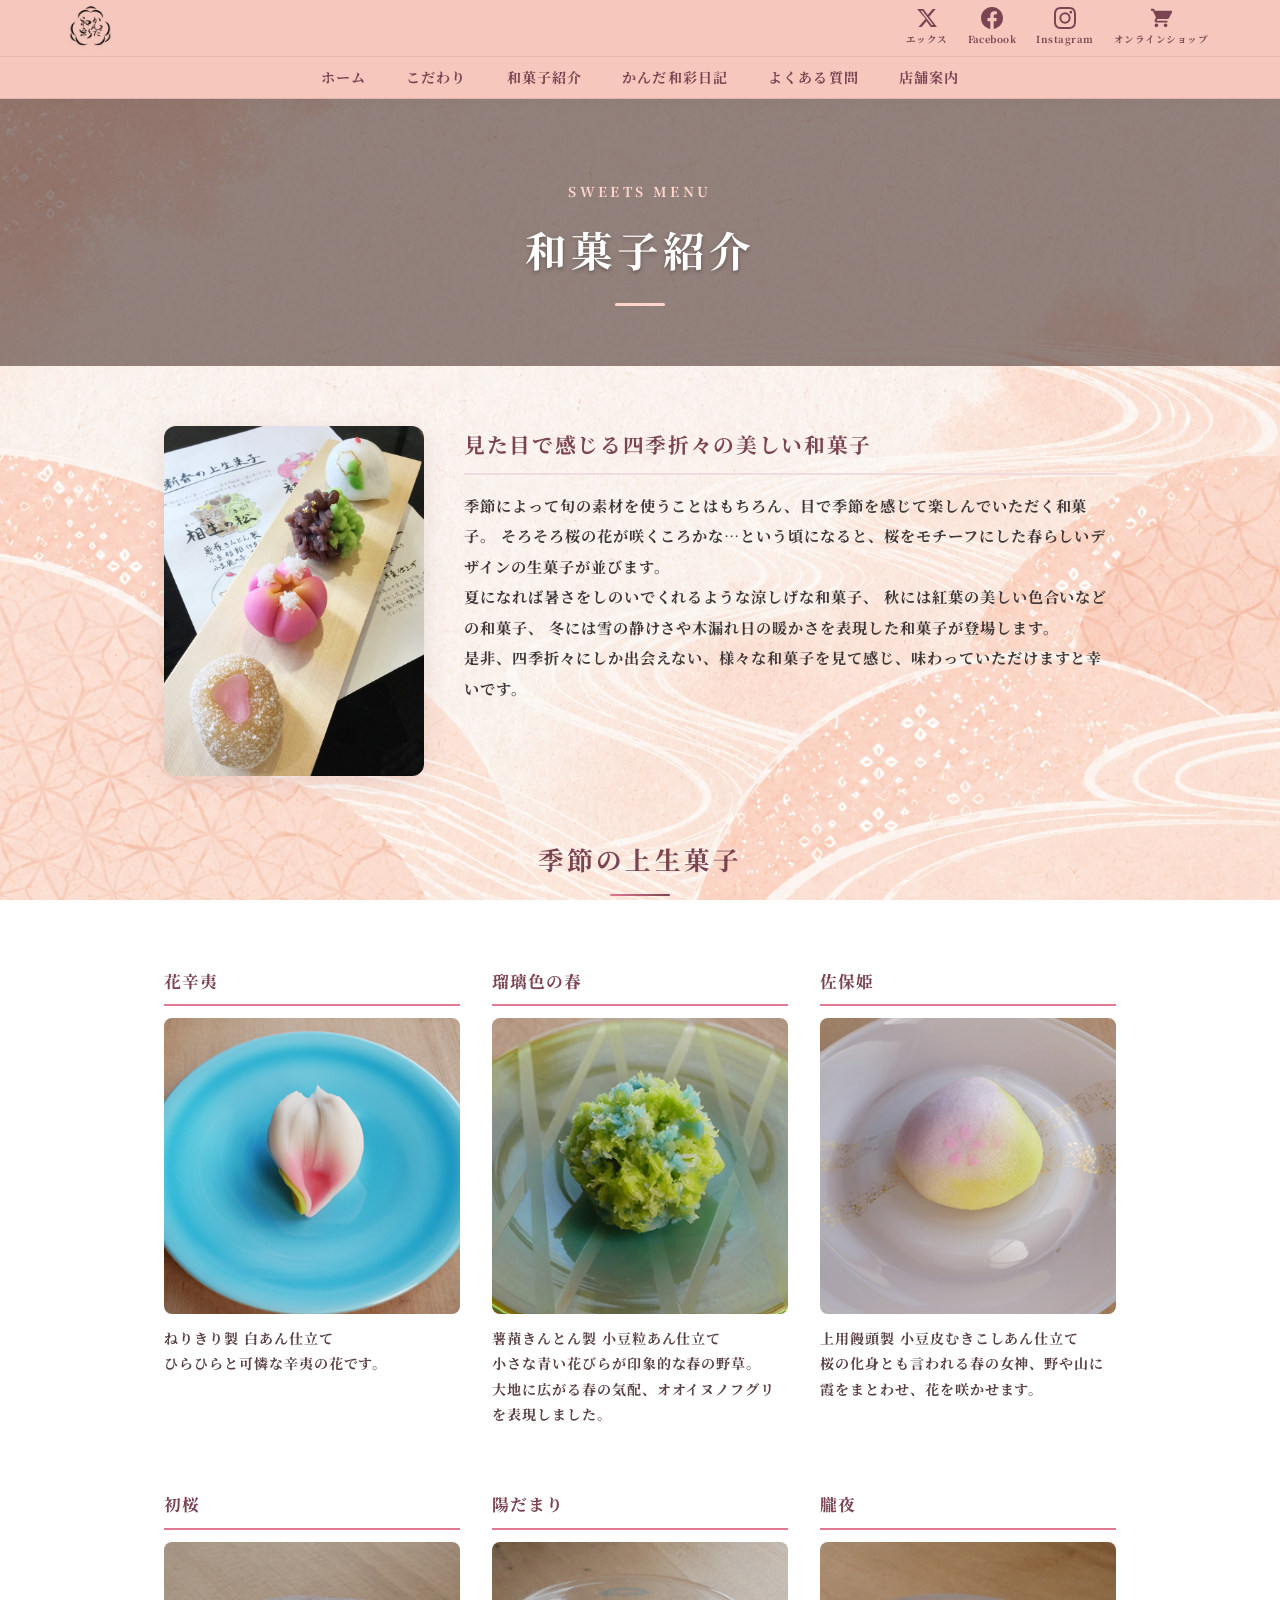
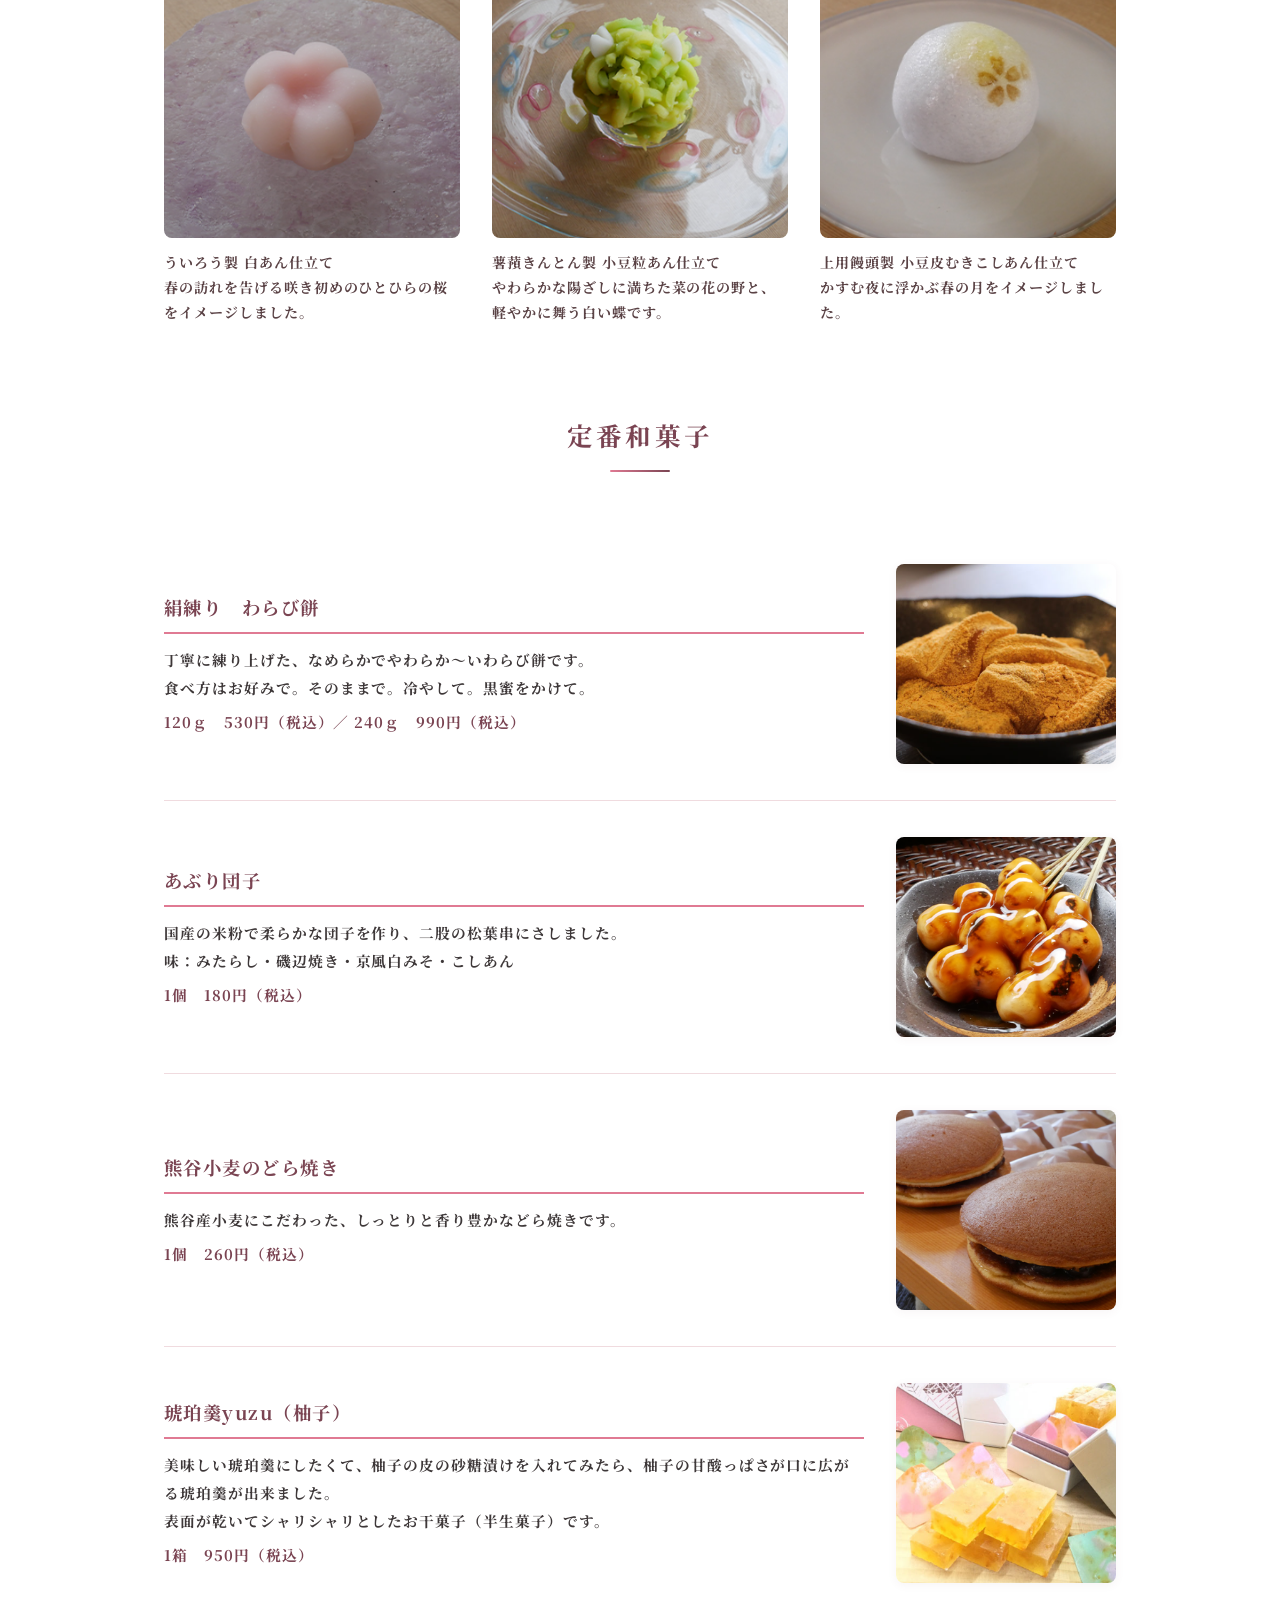
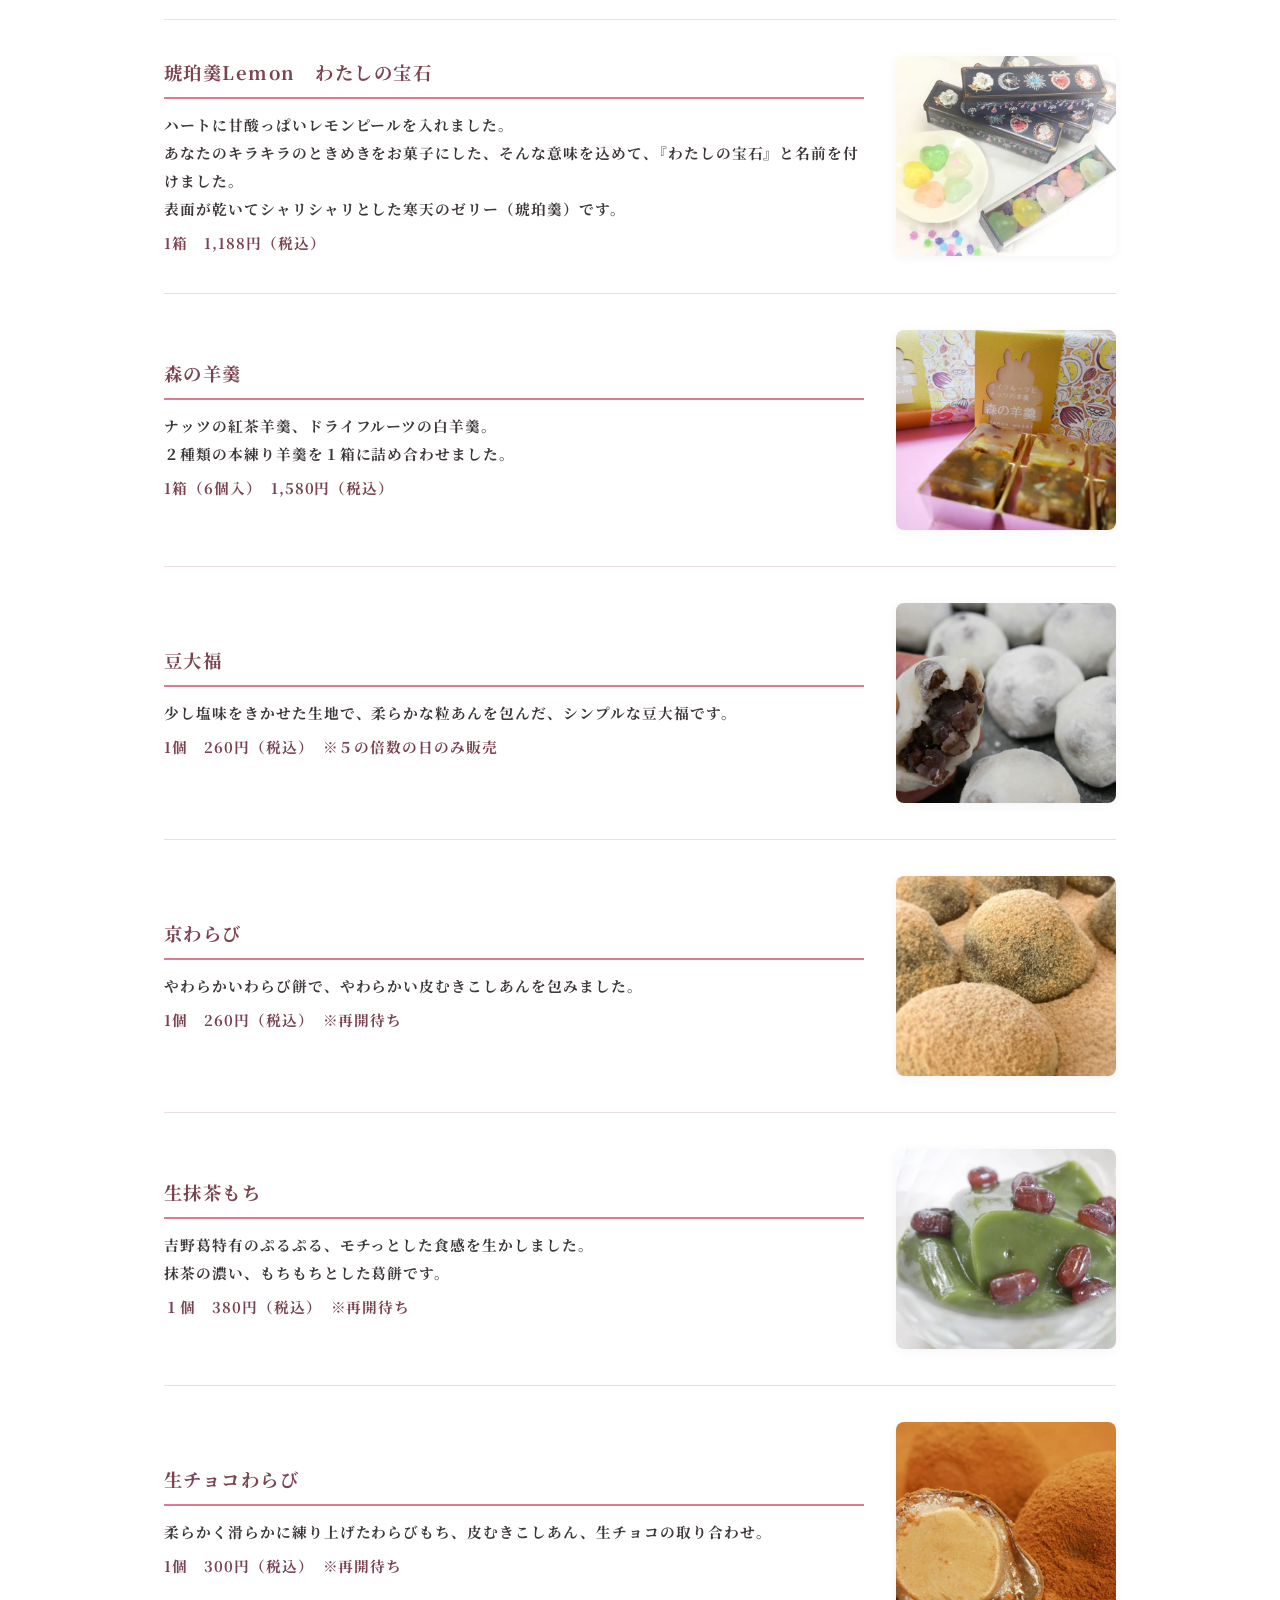
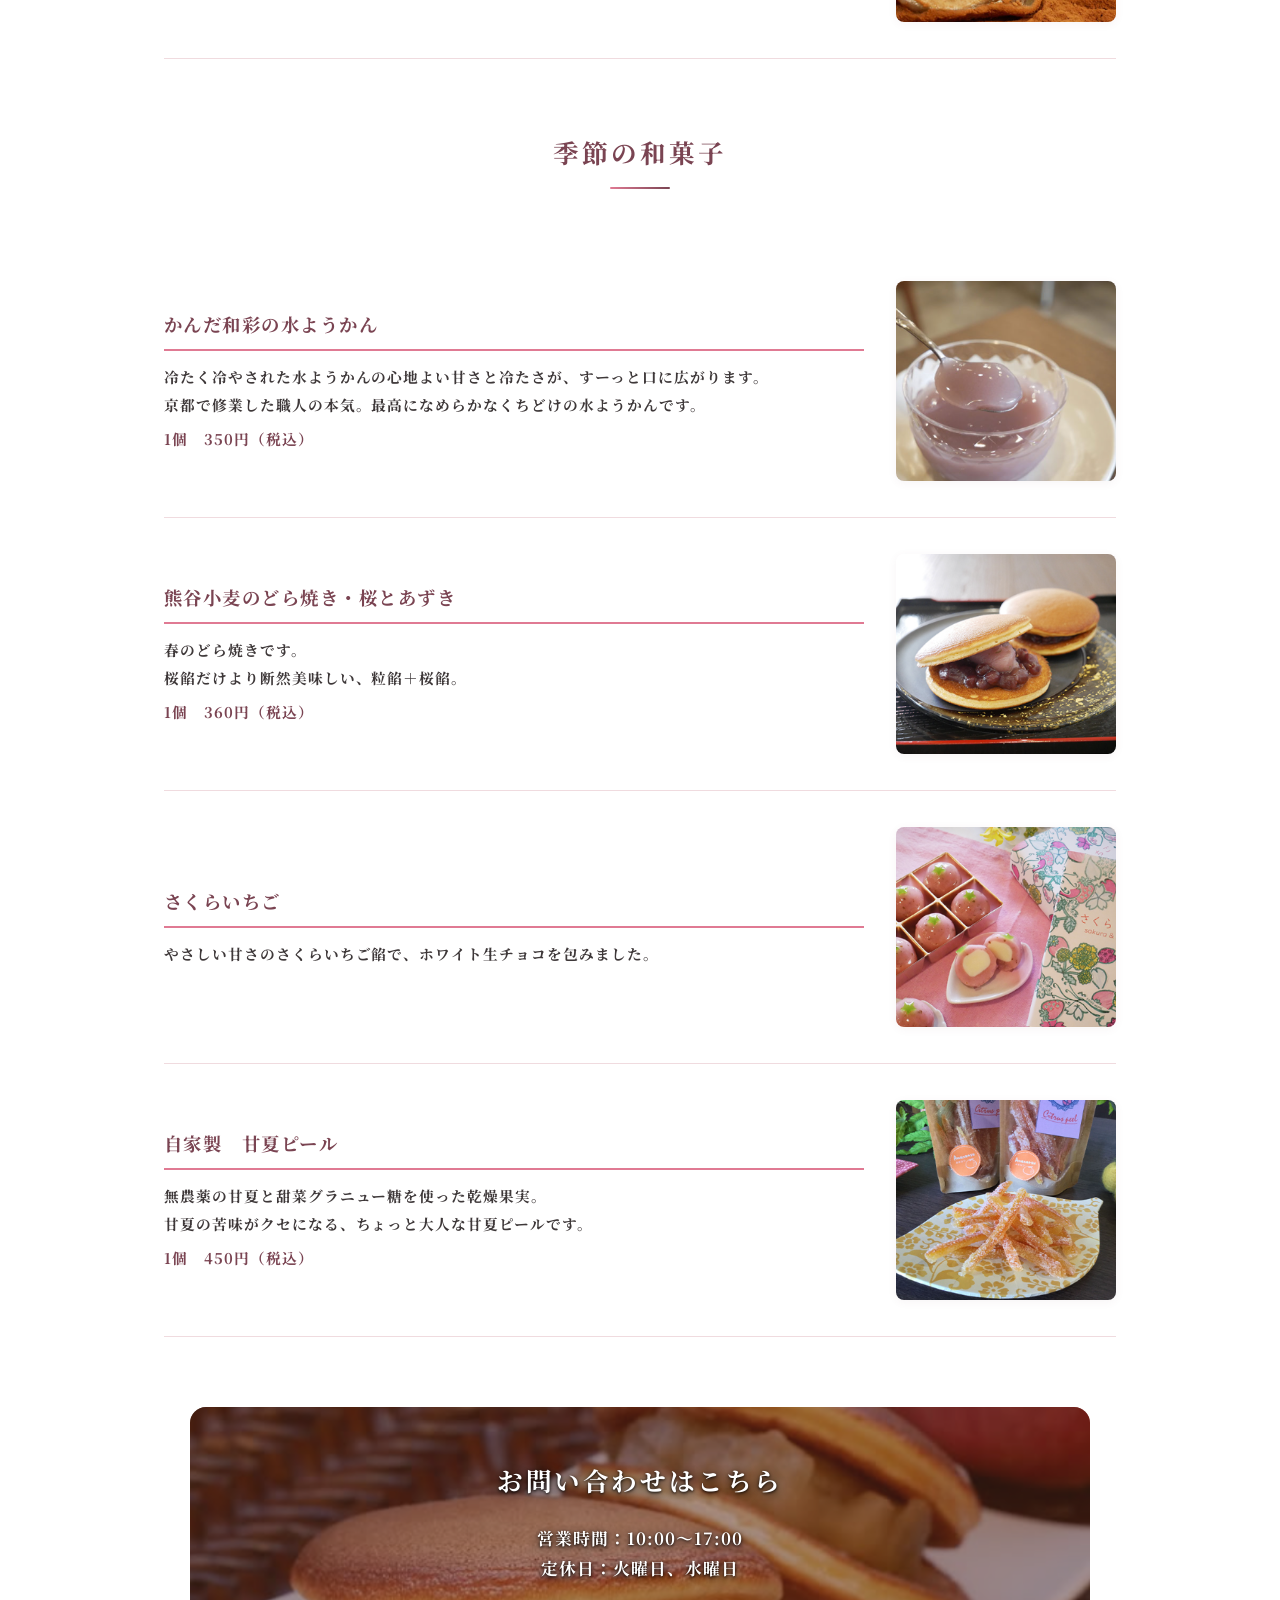
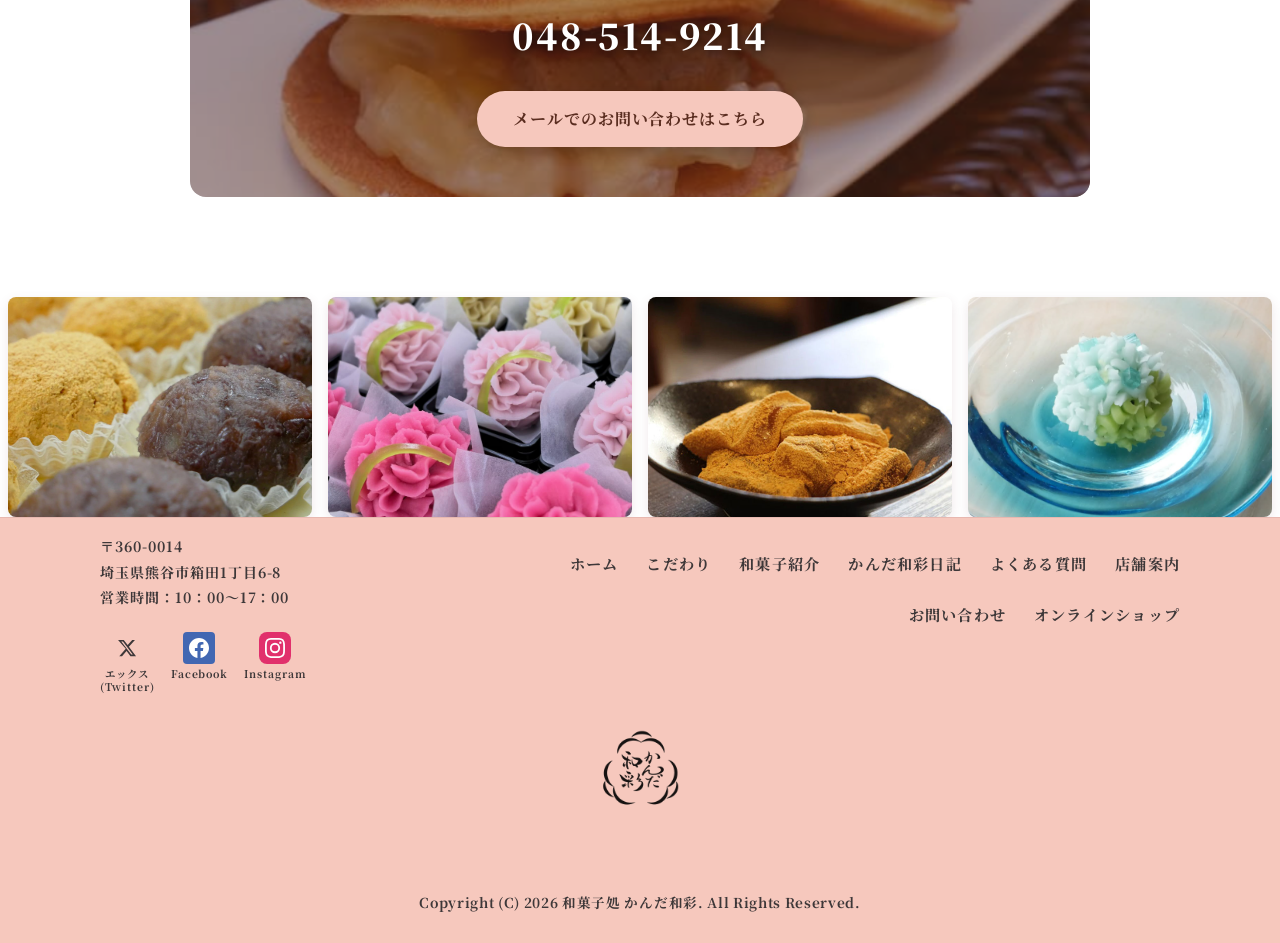
==== sweets.html @ 018d326d "Initial commit" ====
﻿<!DOCTYPE html>
<html lang="ja">
<head>
    <meta charset="UTF-8">
    <meta name="viewport" content="width=device-width, initial-scale=1.0">
    <title>和菓子紹介 | 和菓子処 かんだ和彩</title>
    <link rel="preconnect" href="https://fonts.googleapis.com">
    <link rel="preconnect" href="https://fonts.gstatic.com" crossorigin>
    <link href="https://fonts.googleapis.com/css2?family=Noto+Serif+JP:wght@500;600;700;900&display=swap" rel="stylesheet">
    <link rel="stylesheet" href="style.css">
</head>
<body>
    <!-- ============================================================
         ヘッダー
         ============================================================ -->
    <header id="front_header" class="site-header">
        <div class="header-inner">
            <!-- ロゴ -->
            <div class="header-logo">
                <a href="index.html">
                    <img src="img/ロゴ.png" alt="和菓子処 かんだ和彩" class="logo-img">
                </a>
            </div>

            <!-- SNSアイコン -->
            <div class="header-sns">
                <ul class="header-sns-list">
                    <li>
                        <a href="https://twitter.com/kandawasai" target="_blank" rel="noopener noreferrer" class="sns-link">
                            <svg xmlns="http://www.w3.org/2000/svg" viewBox="0 0 24 24" width="22" height="22" fill="currentColor"><path d="M18.244 2.25h3.308l-7.227 8.26 8.502 11.24H16.17l-4.714-6.231-5.401 6.231H2.747l7.73-8.835L1.254 2.25H8.08l4.713 6.231zm-1.161 17.52h1.833L7.084 4.126H5.117z"/></svg>
                            <span>エックス</span>
                        </a>
                    </li>
                    <li>
                        <a href="https://www.facebook.com/kandawasai/" target="_blank" rel="noopener noreferrer" class="sns-link">
                            <svg xmlns="http://www.w3.org/2000/svg" viewBox="0 0 24 24" width="22" height="22" fill="currentColor"><path d="M24 12.073c0-6.627-5.373-12-12-12s-12 5.373-12 12c0 5.99 4.388 10.954 10.125 11.854v-8.385H7.078v-3.47h3.047V9.43c0-3.007 1.792-4.669 4.533-4.669 1.312 0 2.686.235 2.686.235v2.953H15.83c-1.491 0-1.956.925-1.956 1.874v2.25h3.328l-.532 3.47h-2.796v8.385C19.612 23.027 24 18.062 24 12.073z"/></svg>
                            <span>Facebook</span>
                        </a>
                    </li>
                    <li>
                        <a href="https://www.instagram.com/kandawasai/?hl=ja" target="_blank" rel="noopener noreferrer" class="sns-link">
                            <svg xmlns="http://www.w3.org/2000/svg" viewBox="0 0 24 24" width="22" height="22" fill="currentColor"><path d="M12 2.163c3.204 0 3.584.012 4.85.07 3.252.148 4.771 1.691 4.919 4.919.058 1.265.069 1.645.069 4.849 0 3.205-.012 3.584-.069 4.849-.149 3.225-1.664 4.771-4.919 4.919-1.266.058-1.644.07-4.85.07-3.204 0-3.584-.012-4.849-.07-3.26-.149-4.771-1.699-4.919-4.92-.058-1.265-.07-1.644-.07-4.849 0-3.204.013-3.583.07-4.849.149-3.227 1.664-4.771 4.919-4.919 1.266-.057 1.645-.069 4.849-.069zM12 0C8.741 0 8.333.014 7.053.072 2.695.272.273 2.69.073 7.052.014 8.333 0 8.741 0 12c0 3.259.014 3.668.072 4.948.2 4.358 2.618 6.78 6.98 6.98C8.333 23.986 8.741 24 12 24c3.259 0 3.668-.014 4.948-.072 4.354-.2 6.782-2.618 6.979-6.98.059-1.28.073-1.689.073-4.948 0-3.259-.014-3.667-.072-4.947-.196-4.354-2.617-6.78-6.979-6.98C15.668.014 15.259 0 12 0zm0 5.838a6.162 6.162 0 1 0 0 12.324 6.162 6.162 0 0 0 0-12.324zM12 16a4 4 0 1 1 0-8 4 4 0 0 1 0 8zm6.406-11.845a1.44 1.44 0 1 0 0 2.881 1.44 1.44 0 0 0 0-2.881z"/></svg>
                            <span>Instagram</span>
                        </a>
                    </li>
                    <li>
                        <a href="https://kandawasai.raku-uru.jp/" target="_blank" rel="noopener noreferrer" class="sns-link">
                            <svg xmlns="http://www.w3.org/2000/svg" viewBox="0 0 24 24" width="22" height="22" fill="currentColor"><path d="M7 18c-1.1 0-1.99.9-1.99 2S5.9 22 7 22s2-.9 2-2-.9-2-2-2zM1 2v2h2l3.6 7.59-1.35 2.45c-.16.28-.25.61-.25.96C5 16.1 6.1 17 7 17h12v-2H7.42c-.14 0-.25-.11-.25-.25l.03-.12.9-1.63H19c.75 0 1.41-.41 1.75-1.03l3.58-6.49A1 1 0 0 0 23.45 4H5.21l-.94-2H1zm16 16c-1.1 0-1.99.9-1.99 2s.89 2 1.99 2 2-.9 2-2-.9-2-2-2z"/></svg>
                            <span>オンラインショップ</span>
                        </a>
                    </li>
                </ul>
            </div>

            <!-- ハンバーガーメニューボタン -->
            <button id="js-menu-toggle" class="menu-toggle" aria-label="メニューを開く">
                <span></span><span></span><span></span>
            </button>
        </div>

        <!-- ナビゲーション -->
        <nav id="front_header_nav" class="header-nav">
            <ul class="header-nav-list">
                <li><a href="index.html" class="nav-item">ホーム</a></li>
                <li><a href="commitment.html" class="nav-item">こだわり</a></li>
                <li><a href="sweets.html" class="nav-item">和菓子紹介</a></li>
                <li><a href="diary.html" class="nav-item">かんだ和彩日記</a></li>
                <li><a href="question.html" class="nav-item">よくある質問</a></li>
                <li><a href="guidance.html" class="nav-item">店舗案内</a></li>
                <li class="mobile-only-nav-item"><a href="https://kandawasai.raku-uru.jp/" target="_blank" rel="noopener noreferrer" class="nav-item">オンラインショップ</a></li>
                <li class="mobile-only-nav-item"><a href="contact.html" class="nav-item">お問い合わせ</a></li>
            </ul>
            <div class="mobile-nav-sns mobile-only-block">
                <a href="https://twitter.com/kandawasai" target="_blank" rel="noopener noreferrer" class="mobile-sns-item">
                    <svg xmlns="http://www.w3.org/2000/svg" viewBox="0 0 24 24" width="22" height="22" fill="currentColor"><path d="M18.244 2.25h3.308l-7.227 8.26 8.502 11.24H16.17l-4.714-6.231-5.401 6.231H2.747l7.73-8.835L1.254 2.25H8.08l4.713 6.231zm-1.161 17.52h1.833L7.084 4.126H5.117z"/></svg>
                    <span>エックス</span>
                </a>
                <a href="https://www.facebook.com/kandawasai/" target="_blank" rel="noopener noreferrer" class="mobile-sns-item">
                    <svg xmlns="http://www.w3.org/2000/svg" viewBox="0 0 24 24" width="22" height="22" fill="currentColor"><path d="M24 12.073c0-6.627-5.373-12-12-12s-12 5.373-12 12c0 5.99 4.388 10.954 10.125 11.854v-8.385H7.078v-3.47h3.047V9.43c0-3.007 1.792-4.669 4.533-4.669 1.312 0 2.686.235 2.686.235v2.953H15.83c-1.491 0-1.956.925-1.956 1.874v2.25h3.328l-.532 3.47h-2.796v8.385C19.612 23.027 24 18.062 24 12.073z"/></svg>
                    <span>Facebook</span>
                </a>
                <a href="https://www.instagram.com/kandawasai/?hl=ja" target="_blank" rel="noopener noreferrer" class="mobile-sns-item">
                    <svg xmlns="http://www.w3.org/2000/svg" viewBox="0 0 24 24" width="22" height="22" fill="currentColor"><path d="M12 2.163c3.204 0 3.584.012 4.85.07 3.252.148 4.771 1.691 4.919 4.919.058 1.265.069 1.645.069 4.849 0 3.205-.012 3.584-.069 4.849-.149 3.225-1.664 4.771-4.919 4.919-1.266.058-1.644.07-4.85.07-3.204 0-3.584-.012-4.849-.07-3.26-.149-4.771-1.699-4.919-4.92-.058-1.265-.07-1.644-.07-4.849 0-3.204.013-3.583.07-4.849.149-3.227 1.664-4.771 4.919-4.919 1.266-.057 1.645-.069 4.849-.069zM12 0C8.741 0 8.333.014 7.053.072 2.695.272.273 2.69.073 7.052.014 8.333 0 8.741 0 12c0 3.259.014 3.668.072 4.948.2 4.358 2.618 6.78 6.98 6.98C8.333 23.986 8.741 24 12 24c3.259 0 3.668-.014 4.948-.072 4.354-.2 6.782-2.618 6.979-6.98.059-1.28.073-1.689.073-4.948 0-3.259-.014-3.667-.072-4.947-.196-4.354-2.617-6.78-6.979-6.98C15.668.014 15.259 0 12 0zm0 5.838a6.162 6.162 0 1 0 0 12.324 6.162 6.162 0 0 0 0-12.324zM12 16a4 4 0 1 1 0-8 4 4 0 0 1 0 8zm6.406-11.845a1.44 1.44 0 1 0 0 2.881 1.44 1.44 0 0 0 0-2.881z"/></svg>
                    <span>Instagram</span>
                </a>
            </div>
        </nav>
    </header>

    <main class="site-main">
        <!-- ページヒーロー -->
        <div class="sub-page-hero">
            <p class="page-label">Sweets Menu</p>
            <h1>和菓子紹介</h1>
            <div class="hero-accent"></div>
        </div>

        <!-- 導入エリア -->
        <div class="sweets-intro">
            <div class="sweets-intro-img">
                <img src="img/美しい和菓子.png" alt="美しい和菓子">
            </div>
            <div class="sweets-intro-txt">
                <h3>見た目で感じる四季折々の美しい和菓子</h3>
                <p>季節によって旬の素材を使うことはもちろん、目で季節を感じて楽しんでいただく和菓子。 そろそろ桜の花が咲くころかな…という頃になると、桜をモチーフにした春らしいデザインの生菓子が並びます。<br>
                夏になれば暑さをしのいでくれるような涼しげな和菓子、 秋には紅葉の美しい色合いなどの和菓子、 冬には雪の静けさや木漏れ日の暖かさを表現した和菓子が登場します。<br>
                是非、四季折々にしか出会えない、様々な和菓子を見て感じ、味わっていただけますと幸いです。</p>
            </div>
        </div>

        <!-- 季節の上生菓子 -->
        <section class="sweets-section">
            <h2 class="sweets-section-title">季節の上生菓子</h2>
            <ul class="sweets-flex-grid">
                <li class="sweets-flex-item">
                    <div class="sweets-flex-item-title">
                        <h3>花辛夷</h3>
                    </div>
                    <div class="sweets-flex-item-img">
                        <img src="img/花辛夷.png" alt="花辛夷">
                    </div>
                    <p>ねりきり製 白あん仕立て<br>
                    ひらひらと可憐な辛夷の花です。</p>
                </li>
                <li class="sweets-flex-item">
                    <div class="sweets-flex-item-title">
                        <h3>瑠璃色の春</h3>
                    </div>
                    <div class="sweets-flex-item-img">
                        <img src="img/瑠璃色の春.png" alt="瑠璃色の春">
                    </div>
                    <p>薯蕷きんとん製 小豆粒あん仕立て<br>
                    小さな青い花びらが印象的な春の野草。<br>
                    大地に広がる春の気配、オオイヌノフグリを表現しました。</p>
                </li>
                <li class="sweets-flex-item">
                    <div class="sweets-flex-item-title">
                        <h3>佐保姫</h3>
                    </div>
                    <div class="sweets-flex-item-img">
                        <img src="img/佐保姫.png" alt="佐保姫">
                    </div>
                    <p>上用饅頭製 小豆皮むきこしあん仕立て<br>
                    桜の化身とも言われる春の女神、野や山に霞をまとわせ、花を咲かせます。</p>
                </li>
                <li class="sweets-flex-item">
                    <div class="sweets-flex-item-title">
                        <h3>初桜</h3>
                    </div>
                    <div class="sweets-flex-item-img">
                        <img src="img/初桜.png" alt="初桜">
                    </div>
                    <p>ういろう製 白あん仕立て<br>
                    春の訪れを告げる咲き初めのひとひらの桜をイメージしました。</p>
                </li>
                <li class="sweets-flex-item">
                    <div class="sweets-flex-item-title">
                        <h3>陽だまり</h3>
                    </div>
                    <div class="sweets-flex-item-img">
                        <img src="img/陽だまり.png" alt="陽だまり">
                    </div>
                    <p>薯蕷きんとん製 小豆粒あん仕立て<br>
                    やわらかな陽ざしに満ちた菜の花の野と、軽やかに舞う白い蝶です。</p>
                </li>
                <li class="sweets-flex-item">
                    <div class="sweets-flex-item-title">
                        <h3>朧夜</h3>
                    </div>
                    <div class="sweets-flex-item-img">
                        <img src="img/朧夜.png" alt="朧夜">
                    </div>
                    <p>上用饅頭製 小豆皮むきこしあん仕立て<br>
                    かすむ夜に浮かぶ春の月をイメージしました。</p>
                </li>
            </ul>
        </section>

        <!-- 定番和菓子 -->
        <section class="sweets-section">
            <h2 class="sweets-section-title">定番和菓子</h2>
            <div class="sweets-classic-section">
                <ul class="sweets-classic-list">
                    <li class="sweets-classic-item">
                        <div class="sweets-classic-item-txtbox">
                            <div class="sweets-classic-item-title">
                                <h3>絹練り　わらび餅</h3>
                            </div>
                            <div class="sweets-classic-item-txt">
                                <p>丁寧に練り上げた、なめらかでやわらか～いわらび餅です。<br>
                                食べ方はお好みで。そのままで。冷やして。黒蜜をかけて。</p>
                                <p>120ｇ　530円（税込）／ 240ｇ　990円（税込）</p>
                            </div>
                        </div>
                        <div class="sweets-classic-item-img">
                            <img src="img/絹練り　わらび餅.png" alt="絹練り わらび餅">
                        </div>
                    </li>
                    <li class="sweets-classic-item">
                        <div class="sweets-classic-item-txtbox">
                            <div class="sweets-classic-item-title">
                                <h3>あぶり団子</h3>
                            </div>
                            <div class="sweets-classic-item-txt">
                                <p>国産の米粉で柔らかな団子を作り、二股の松葉串にさしました。<br>
                                味：みたらし・磯辺焼き・京風白みそ・こしあん</p>
                                <p>1個　180円（税込）</p>
                            </div>
                        </div>
                        <div class="sweets-classic-item-img">
                            <img src="img/あぶり団子.png" alt="あぶり団子">
                        </div>
                    </li>
                    <li class="sweets-classic-item">
                        <div class="sweets-classic-item-txtbox">
                            <div class="sweets-classic-item-title">
                                <h3>熊谷小麦のどら焼き</h3>
                            </div>
                            <div class="sweets-classic-item-txt">
                                <p>熊谷産小麦にこだわった、しっとりと香り豊かなどら焼きです。</p>
                                <p>1個　260円（税込）</p>
                            </div>
                        </div>
                        <div class="sweets-classic-item-img">
                            <img src="img/熊谷小麦のどら焼き.png" alt="熊谷小麦のどら焼き">
                        </div>
                    </li>
                    <li class="sweets-classic-item">
                        <div class="sweets-classic-item-txtbox">
                            <div class="sweets-classic-item-title">
                                <h3>琥珀羹yuzu（柚子）</h3>
                            </div>
                            <div class="sweets-classic-item-txt">
                                <p>美味しい琥珀羹にしたくて、柚子の皮の砂糖漬けを入れてみたら、柚子の甘酸っぱさが口に広がる琥珀羹が出来ました。<br>
                                表面が乾いてシャリシャリとしたお干菓子（半生菓子）です。</p>
                                <p>1箱　950円（税込）</p>
                            </div>
                        </div>
                        <div class="sweets-classic-item-img">
                            <img src="img/琥珀羹yuzu(柚子).png" alt="琥珀羹yuzu(柚子)">
                        </div>
                    </li>
                    <li class="sweets-classic-item">
                        <div class="sweets-classic-item-txtbox">
                            <div class="sweets-classic-item-title">
                                <h3>琥珀羹Lemon　わたしの宝石</h3>
                            </div>
                            <div class="sweets-classic-item-txt">
                                <p>ハートに甘酸っぱいレモンピールを入れました。<br>
                                あなたのキラキラのときめきをお菓子にした、そんな意味を込めて、『わたしの宝石』と名前を付けました。<br>
                                表面が乾いてシャリシャリとした寒天のゼリー（琥珀羹）です。</p>
                                <p>1箱　1,188円（税込）</p>
                            </div>
                        </div>
                        <div class="sweets-classic-item-img">
                            <img src="img/琥珀羹Lemon　わたしの宝石.png" alt="琥珀羹Lemon わたしの宝石">
                        </div>
                    </li>
                    <li class="sweets-classic-item">
                        <div class="sweets-classic-item-txtbox">
                            <div class="sweets-classic-item-title">
                                <h3>森の羊羹</h3>
                            </div>
                            <div class="sweets-classic-item-txt">
                                <p>ナッツの紅茶羊羹、ドライフルーツの白羊羹。<br>
                                ２種類の本練り羊羹を１箱に詰め合わせました。</p>
                                <p>1箱（6個入）　1,580円（税込）</p>
                            </div>
                        </div>
                        <div class="sweets-classic-item-img">
                            <img src="img/森の羊羹.png" alt="森の羊羹">
                        </div>
                    </li>
                    <li class="sweets-classic-item">
                        <div class="sweets-classic-item-txtbox">
                            <div class="sweets-classic-item-title">
                                <h3>豆大福</h3>
                            </div>
                            <div class="sweets-classic-item-txt">
                                <p>少し塩味をきかせた生地で、柔らかな粒あんを包んだ、シンプルな豆大福です。</p>
                                <p>1個　260円（税込）　※５の倍数の日のみ販売</p>
                            </div>
                        </div>
                        <div class="sweets-classic-item-img">
                            <img src="img/豆大福.png" alt="豆大福">
                        </div>
                    </li>
                    <li class="sweets-classic-item">
                        <div class="sweets-classic-item-txtbox">
                            <div class="sweets-classic-item-title">
                                <h3>京わらび</h3>
                            </div>
                            <div class="sweets-classic-item-txt">
                                <p>やわらかいわらび餅で、やわらかい皮むきこしあんを包みました。</p>
                                <p>1個　260円（税込）　※再開待ち</p>
                            </div>
                        </div>
                        <div class="sweets-classic-item-img">
                            <img src="img/京わらび.png" alt="京わらび">
                        </div>
                    </li>
                    <li class="sweets-classic-item">
                        <div class="sweets-classic-item-txtbox">
                            <div class="sweets-classic-item-title">
                                <h3>生抹茶もち</h3>
                            </div>
                            <div class="sweets-classic-item-txt">
                                <p>吉野葛特有のぷるぷる、モチっとした食感を生かしました。<br>
                                抹茶の濃い、もちもちとした葛餅です。</p>
                                <p>１個　380円（税込）　※再開待ち</p>
                            </div>
                        </div>
                        <div class="sweets-classic-item-img">
                            <img src="img/生抹茶もち.png" alt="生抹茶もち">
                        </div>
                    </li>
                    <li class="sweets-classic-item">
                        <div class="sweets-classic-item-txtbox">
                            <div class="sweets-classic-item-title">
                                <h3>生チョコわらび</h3>
                            </div>
                            <div class="sweets-classic-item-txt">
                                <p>柔らかく滑らかに練り上げたわらびもち、皮むきこしあん、生チョコの取り合わせ。</p>
                                <p>1個　300円（税込）　※再開待ち</p>
                            </div>
                        </div>
                        <div class="sweets-classic-item-img">
                            <img src="img/生チョコわらび.png" alt="生チョコわらび">
                        </div>
                    </li>
                </ul>
            </div>
        </section>

        <!-- 季節の和菓子 -->
        <section class="sweets-section">
            <h2 class="sweets-section-title">季節の和菓子</h2>
            <div class="sweets-classic-section">
                <ul class="sweets-classic-list">
                    <li class="sweets-classic-item">
                        <div class="sweets-classic-item-txtbox">
                            <div class="sweets-classic-item-title">
                                <h3>かんだ和彩の水ようかん</h3>
                            </div>
                            <div class="sweets-classic-item-txt">
                                <p>冷たく冷やされた水ようかんの心地よい甘さと冷たさが、すーっと口に広がります。<br>
                                京都で修業した職人の本気。最高になめらかなくちどけの水ようかんです。</p>
                                <p>1個　350円（税込）</p>
                            </div>
                        </div>
                        <div class="sweets-classic-item-img">
                            <img src="img/かんだ和彩の水ようかん.png" alt="かんだ和彩の水ようかん">
                        </div>
                    </li>
                    <li class="sweets-classic-item">
                        <div class="sweets-classic-item-txtbox">
                            <div class="sweets-classic-item-title">
                                <h3>熊谷小麦のどら焼き・桜とあずき</h3>
                            </div>
                            <div class="sweets-classic-item-txt">
                                <p>春のどら焼きです。<br>
                                桜餡だけより断然美味しい、粒餡＋桜餡。</p>
                                <p>1個　360円（税込）</p>
                            </div>
                        </div>
                        <div class="sweets-classic-item-img">
                            <img src="img/熊谷小麦のどら焼き・桜とあずき.png" alt="熊谷小麦のどら焼き・桜とあずき">
                        </div>
                    </li>
                    <li class="sweets-classic-item">
                        <div class="sweets-classic-item-txtbox">
                            <div class="sweets-classic-item-title">
                                <h3>さくらいちご</h3>
                            </div>
                            <div class="sweets-classic-item-txt">
                                <p>やさしい甘さのさくらいちご餡で、ホワイト生チョコを包みました。</p>
                            </div>
                        </div>
                        <div class="sweets-classic-item-img">
                            <img src="img/さくらいちご.png" alt="さくらいちご">
                        </div>
                    </li>
                    <li class="sweets-classic-item">
                        <div class="sweets-classic-item-txtbox">
                            <div class="sweets-classic-item-title">
                                <h3>自家製　甘夏ピール</h3>
                            </div>
                            <div class="sweets-classic-item-txt">
                                <p>無農薬の甘夏と甜菜グラニュー糖を使った乾燥果実。<br>
                                甘夏の苦味がクセになる、ちょっと大人な甘夏ピールです。</p>
                                <p>1個　450円（税込）</p>
                            </div>
                        </div>
                        <div class="sweets-classic-item-img">
                            <img src="img/自家製　甘夏ピール.png" alt="自家製 甘夏ピール">
                        </div>
                    </li>
                </ul>
            </div>
        </section>

        <!-- お問い合わせCTA -->
        <div id="contact-cta" class="faq-contact-box" style="background-image: url('img/photo15.png');">
            <div class="faq-contact-overlay"></div>
            <div class="faq-contact-content">
                <h2>お問い合わせはこちら</h2>
                <p class="faq-contact-hours">営業時間：10:00〜17:00<br>定休日：火曜日、水曜日</p>
                <p class="faq-tel-number">048-514-9214</p>
                <div class="faq-email-btn-wrap">
                    <a href="contact.html" class="faq-email-btn">メールでのお問い合わせはこちら</a>
                </div>
            </div>
        </div>
    </main>

        <!-- ============================================================
             フォトギャラリー（photo1〜photo7の無限自動スライド）
             ============================================================ -->
        <section class="footer-photo-gallery">
            <div class="photo-gallery-track">
                <div class="photo-item"><img src="img/photo1.png" alt="和菓子写真 1"></div>
                <div class="photo-item"><img src="img/photo2.png" alt="和菓子写真 2"></div>
                <div class="photo-item"><img src="img/photo3.png" alt="和菓子写真 3"></div>
                <div class="photo-item"><img src="img/photo4.png" alt="和菓子写真 4"></div>
                <div class="photo-item"><img src="img/photo5.png" alt="和菓子写真 5"></div>
                <div class="photo-item"><img src="img/photo6.png" alt="和菓子写真 6"></div>
                <div class="photo-item"><img src="img/photo7.png" alt="和菓子写真 7"></div>
                <!-- ループを途切れさせないための複製セット -->
                <div class="photo-item"><img src="img/photo1.png" alt="和菓子写真 1"></div>
                <div class="photo-item"><img src="img/photo2.png" alt="和菓子写真 2"></div>
                <div class="photo-item"><img src="img/photo3.png" alt="和菓子写真 3"></div>
                <div class="photo-item"><img src="img/photo4.png" alt="和菓子写真 4"></div>
                <div class="photo-item"><img src="img/photo5.png" alt="和菓子写真 5"></div>
                <div class="photo-item"><img src="img/photo6.png" alt="和菓子写真 6"></div>
                <div class="photo-item"><img src="img/photo7.png" alt="和菓子写真 7"></div>
            </div>
        </section>

    <!-- ============================================================
         フッター
         ============================================================ -->
    <footer class="site-footer">
        <div class="footer-container">
            <div class="footer-top">
                <!-- 左ブロック：住所・SNS -->
                <div class="footer-info">
                    <p class="footer-address">
                        〒360-0014<br>
                        埼玉県熊谷市箱田1丁目6-8<br>
                        営業時間：10：00〜17：00
                    </p>
                    <div class="footer-sns-box">
                        <ul class="footer-sns-list">
                            <li>
                                <a href="https://twitter.com/kandawasai" target="_blank" rel="noopener noreferrer" class="footer-sns-item">
                                    <span class="sns-icon icon-x">
                                        <svg xmlns="http://www.w3.org/2000/svg" viewBox="0 0 24 24" width="20" height="20" fill="currentColor"><path d="M18.244 2.25h3.308l-7.227 8.26 8.502 11.24H16.17l-4.714-6.231-5.401 6.231H2.747l7.73-8.835L1.254 2.25H8.08l4.713 6.231zm-1.161 17.52h1.833L7.084 4.126H5.117z"/></svg>
                                    </span>
                                    <span class="sns-label">エックス<br>(Twitter)</span>
                                </a>
                            </li>
                            <li>
                                <a href="https://www.facebook.com/kandawasai/" target="_blank" rel="noopener noreferrer" class="footer-sns-item">
                                    <span class="sns-icon icon-fb">
                                        <svg xmlns="http://www.w3.org/2000/svg" viewBox="0 0 24 24" width="20" height="20" fill="currentColor"><path d="M24 12.073c0-6.627-5.373-12-12-12s-12 5.373-12 12c0 5.99 4.388 10.954 10.125 11.854v-8.385H7.078v-3.47h3.047V9.43c0-3.007 1.792-4.669 4.533-4.669 1.312 0 2.686.235 2.686.235v2.953H15.83c-1.491 0-1.956.925-1.956 1.874v2.25h3.328l-.532 3.47h-2.796v8.385C19.612 23.027 24 18.062 24 12.073z"/></svg>
                                    </span>
                                    <span class="sns-label">Facebook</span>
                                </a>
                            </li>
                            <li>
                                <a href="https://www.instagram.com/kandawasai/?hl=ja" target="_blank" rel="noopener noreferrer" class="footer-sns-item">
                                    <span class="sns-icon icon-ig">
                                        <svg xmlns="http://www.w3.org/2000/svg" viewBox="0 0 24 24" width="20" height="20" fill="currentColor"><path d="M12 2.163c3.204 0 3.584.012 4.85.07 3.252.148 4.771 1.691 4.919 4.919.058 1.265.069 1.645.069 4.849 0 3.205-.012 3.584-.069 4.849-.149 3.225-1.664 4.771-4.919 4.919-1.266.058-1.644.07-4.85.07-3.204 0-3.584-.012-4.849-.07-3.26-.149-4.771-1.699-4.919-4.92-.058-1.265-.07-1.644-.07-4.849 0-3.204.013-3.583.07-4.849.149-3.227 1.664-4.771 4.919-4.919 1.266-.057 1.645-.069 4.849-.069zM12 0C8.741 0 8.333.014 7.053.072 2.695.272.273 2.69.073 7.052.014 8.333 0 8.741 0 12c0 3.259.014 3.668.072 4.948.2 4.358 2.618 6.78 6.98 6.98C8.333 23.986 8.741 24 12 24c3.259 0 3.668-.014 4.948-.072 4.354-.2 6.782-2.618 6.979-6.98.059-1.28.073-1.689.073-4.948 0-3.259-.014-3.667-.072-4.947-.196-4.354-2.617-6.78-6.979-6.98C15.668.014 15.259 0 12 0zm0 5.838a6.162 6.162 0 1 0 0 12.324 6.162 6.162 0 0 0 0-12.324zM12 16a4 4 0 1 1 0-8 4 4 0 0 1 0 8zm6.406-11.845a1.44 1.44 0 1 0 0 2.881 1.44 1.44 0 0 0 0-2.881z"/></svg>
                                    </span>
                                    <span class="sns-label">Instagram</span>
                                </a>
                            </li>
                        </ul>
                    </div>
                </div>

                <!-- 右ブロック：2段ナビゲーション -->
                <div class="footer-nav-area">
                    <nav class="footer-nav-grid">
                        <ul class="footer-nav-row row-1">
                            <li><a href="index.html">ホーム</a></li>
                            <li><a href="commitment.html">こだわり</a></li>
                            <li><a href="sweets.html">和菓子紹介</a></li>
                            <li><a href="diary.html">かんだ和彩日記</a></li>
                            <li><a href="question.html">よくある質問</a></li>
                            <li><a href="guidance.html">店舗案内</a></li>
                        </ul>
                        <ul class="footer-nav-row row-2">
                            <li><a href="contact.html">お問い合わせ</a></li>
                            <li><a href="https://kandawasai.raku-uru.jp/" target="_blank" rel="noopener noreferrer">オンラインショップ</a></li>
                        </ul>
                    </nav>
                </div>
            </div>

            <!-- 中央ロゴ -->
            <div class="footer-center-logo">
                <a href="index.html">
                    <img src="img/ロゴ.png" alt="和菓子処 かんだ和彩" class="footer-logo-img">
                </a>
            </div>

            <!-- 最下部コピーライト -->
            <p class="copyright">Copyright (C) 2026 和菓子処 かんだ和彩. All Rights Reserved.</p>
        </div>
    </footer>

    <script>
    // ハンバーガーメニュー
    document.addEventListener('DOMContentLoaded', function () {
        const menuToggle = document.getElementById('js-menu-toggle');
        const headerNav = document.getElementById('front_header_nav');
        if (menuToggle && headerNav) {
            menuToggle.addEventListener('click', function () {
                menuToggle.classList.toggle('is-open');
                headerNav.classList.toggle('is-open');
            });
        }
    });
    </script>
</body>
</html>
---- style.css ----
@charset "UTF-8";

/* ==========================================================================
   CSS変数・デザイントークン（ピンク基調の和風カラーパレット）
   ========================================================================== */
:root {
    --color-text: #3e3839;
    --color-bg: #fdf7f8;
    --color-primary: #7a4452;       /* 深みのある小豆・和風ローズブラウン */
    --color-primary-light: #9c5c6d;
    --color-accent: #e07a93;        /* 華やかな桜・撫子ピンク */
    --color-accent-dark: #c65f77;
    --color-pink-soft: #f9ecef;
    --color-border: #f0dbdf;
    --color-white: #ffffff;
    --font-serif: 'Noto Serif JP', "Hiragino Mincho ProN", "Yu Mincho", serif;
    --shadow-sm: 0 2px 10px rgba(122, 68, 82, 0.06);
    --shadow-md: 0 6px 24px rgba(122, 68, 82, 0.12);
    --transition: all 0.3s ease;
}

/* ==========================================================================
   リセット・ベース
   ========================================================================== */
*, *::before, *::after {
    box-sizing: border-box;
    margin: 0;
    padding: 0;
    font-weight: 700;
}

html {
    scroll-behavior: smooth;
}

body {
    font-family: var(--font-serif);
    font-weight: 700;
    color: var(--color-text);
    background-image: url("img/背景.png");
    background-repeat: no-repeat;
    background-position: center center;
    background-attachment: fixed;
    background-size: cover;
    line-height: 1.8;
    letter-spacing: 0.06em;
    -webkit-text-size-adjust: 100%;
    overflow-x: hidden;
}

a {
    color: inherit;
    text-decoration: none;
    transition: var(--transition);
}

img {
    max-width: 100%;
    height: auto;
    display: block;
}

ul { list-style: none; }

/* ==========================================================================
   ヘッダー
   ========================================================================== */
.site-header {
    background-color: #F6C8BD;
    position: sticky;
    top: 0;
    z-index: 1000;
    box-shadow: var(--shadow-sm);
    border-bottom: 1px solid rgba(122, 68, 82, 0.15);
}

.header-inner {
    max-width: 1200px;
    margin: 0 auto;
    padding: 2px 24px;
    display: flex;
    justify-content: space-between;
    align-items: center;
    gap: 20px;
}

/* ロゴ */
.header-logo {
    display: flex;
    align-items: center;
}

.header-logo a {
    display: flex;
    align-items: center;
    line-height: 1;
}

.logo-img {
    height: 52px;
    max-height: 60px;
    width: auto;
    background: transparent;
    object-fit: contain;
    mix-blend-mode: multiply;
    filter: drop-shadow(0 1px 2px rgba(122, 68, 82, 0.1));
}

/* SNSアイコン */
.header-sns-list {
    display: flex;
    gap: 4px;
    align-items: center;
}

.sns-link {
    display: flex;
    flex-direction: column;
    align-items: center;
    gap: 2px;
    padding: 4px 8px;
    color: var(--color-primary);
    font-size: 0.6rem;
    letter-spacing: 0.05em;
    border-radius: 4px;
    transition: var(--transition);
}

.sns-link:hover {
    background-color: rgba(255, 255, 255, 0.4);
    color: var(--color-accent-dark);
}

.sns-link svg {
    flex-shrink: 0;
}

.mobile-only-nav-item,
.mobile-only-block {
    display: none !important;
}

/* ナビゲーション */
.header-nav {
    background-color: #F6C8BD;
    border-top: 1px solid rgba(122, 68, 82, 0.12);
}

.header-nav-list {
    display: flex;
    justify-content: center;
    max-width: 1200px;
    margin: 0 auto;
    padding: 0 24px;
}

.nav-item {
    display: block;
    padding: 8px 20px;
    color: var(--color-primary);
    font-weight: 700;
    font-size: 0.88rem;
    letter-spacing: 0.08em;
    position: relative;
    transition: var(--transition);
}

.nav-item::after {
    content: '';
    position: absolute;
    bottom: 0;
    left: 50%;
    width: 0;
    height: 2px;
    background-color: var(--color-primary);
    transform: translateX(-50%);
    transition: width 0.3s ease;
}

.nav-item:hover {
    color: #4a242d;
    background-color: rgba(255, 255, 255, 0.3);
}

.nav-item:hover::after {
    width: 60%;
}

/* ハンバーガーボタン */
.menu-toggle {
    display: none;
    background: none;
    border: none;
    cursor: pointer;
    width: 30px;
    height: 22px;
    position: relative;
    z-index: 1001;
    flex-shrink: 0;
    margin-left: auto;
}

.menu-toggle span {
    display: block;
    width: 100%;
    height: 2px;
    background-color: var(--color-primary);
    position: absolute;
    left: 0;
    transition: var(--transition);
}

.menu-toggle span:nth-child(1) { top: 0; }
.menu-toggle span:nth-child(2) { top: 10px; }
.menu-toggle span:nth-child(3) { bottom: 0; }

.menu-toggle.is-open span {
    background-color: #ffffff;
}

.menu-toggle.is-open span:nth-child(1) { transform: translateY(10px) rotate(45deg); }
.menu-toggle.is-open span:nth-child(2) { opacity: 0; }
.menu-toggle.is-open span:nth-child(3) { transform: translateY(-10px) rotate(-45deg); }

/* ==========================================================================
   スライドショー
   ========================================================================== */
.slideshow {
    position: relative;
    width: 100%;
    height: 520px;
    overflow: hidden;
}

.slide-container {
    position: relative;
    width: 100%;
    height: 100%;
}

.slide {
    position: absolute;
    top: 0;
    left: 0;
    width: 100%;
    height: 100%;
    opacity: 0;
    transition: opacity 1s ease-in-out;
    display: flex;
    align-items: center;
    justify-content: center;
}

.slide.active {
    opacity: 1;
}

.slide-bg-img {
    position: absolute;
    top: 0;
    left: 0;
    width: 100%;
    height: 100%;
    object-fit: cover;
}

.slide-overlay {
    position: absolute;
    inset: 0;
    background: rgba(60, 20, 32, 0.35);
}

.slide-content {
    position: relative;
    z-index: 1;
    text-align: center;
    color: var(--color-white);
}

.slide-catchcopy {
    font-size: 2.2rem;
    font-weight: 700;
    letter-spacing: 0.2em;
    text-shadow: 0 2px 12px rgba(0,0,0,0.4);
    margin-bottom: 14px;
    line-height: 1.5;
}

.slide-sub {
    font-size: 1rem;
    letter-spacing: 0.15em;
    opacity: 0.95;
}

.slide-dots {
    position: absolute;
    bottom: 20px;
    left: 50%;
    transform: translateX(-50%);
    display: flex;
    gap: 10px;
    z-index: 10;
}

.dot {
    width: 10px;
    height: 10px;
    border-radius: 50%;
    border: none;
    background-color: rgba(255,255,255,0.5);
    cursor: pointer;
    padding: 0;
    transition: var(--transition);
}

.dot.active {
    background-color: var(--color-white);
    transform: scale(1.2);
}

/* ==========================================================================
   共通コンテナ（下層ページ用）
   ========================================================================== */
.content-body.container {
    max-width: 1000px;
    margin: 0 auto;
    padding: 0 32px;
}

@media screen and (max-width: 768px) {
    .content-body.container {
        padding: 0 20px;
    }
}

/* ==========================================================================
   共通ページヒーロー（下層ページ用）
   ========================================================================== */
.sub-page-hero,
.faq-page-hero {
    position: relative;
    background-size: cover;
    background-position: center;
    background-repeat: no-repeat;
    padding: 80px 20px 60px;
    text-align: center;
    overflow: hidden;
    animation: heroSlideshow 15s infinite; /* 3枚の画像を5秒ずつスライド */
}

/* 文字が見えやすくなるよう背景を少し暗くするオーバーレイ */
.sub-page-hero::before,
.faq-page-hero::before {
    content: '';
    position: absolute;
    top: 0;
    left: 0;
    width: 100%;
    height: 100%;
    background-color: rgba(60, 35, 30, 0.55); /* 暗めの茶褐色半透明フィルター */
    z-index: 1;
}

/* ヒーロー内の各要素をオーバーレイの前面（z-index: 2）に表示 */
.sub-page-hero .page-label,
.sub-page-hero h1,
.sub-page-hero .hero-accent,
.faq-page-hero .page-label,
.faq-page-hero h1,
.faq-page-hero .hero-accent {
    position: relative;
    z-index: 2;
}

.sub-page-hero .page-label,
.faq-page-hero .page-label {
    font-size: 0.85rem;
    letter-spacing: 0.25em;
    color: #ffd5cc; /* 暗い背景で見えやすいよう明るいピンクに変更 */
    text-transform: uppercase;
    margin-bottom: 8px;
    font-weight: 700;
}

.sub-page-hero h1,
.faq-page-hero h1 {
    font-size: clamp(1.8rem, 4vw, 2.6rem);
    color: #ffffff; /* 文字を白に変更して視認性を向上 */
    font-weight: 700;
    letter-spacing: 0.1em;
    margin-bottom: 0;
    text-shadow: 0 2px 4px rgba(0,0,0,0.3); /* 文字の視認性をさらに高める影 */
}

.sub-page-hero .hero-accent,
.faq-page-hero .hero-accent {
    width: 50px;
    height: 3px;
    background: #ffd5cc; /* 明るい色に変更 */
    margin: 16px auto 0;
    border-radius: 2px;
}

/* 背景スライドショーのキーフレームアニメーション */
@keyframes heroSlideshow {
    0%, 30% {
        background-image: url('img/あぶり団子.png');
    }
    33.33%, 63.33% {
        background-image: url('img/photo8.png');
    }
    66.66%, 96.66% {
        background-image: url('img/photo18.png');
    }
    100% {
        background-image: url('img/あぶり団子.png');
    }
}

/* ==========================================================================
   共通セクション設定
   ========================================================================== */
.hello-section,
.diary-section,
.introduction-section,
.news-section {
    opacity: 0;
    transform: translateY(24px);
    transition: opacity 0.7s ease, transform 0.7s ease;
}

.hello-section.in-view,
.diary-section.in-view,
.introduction-section.in-view,
.news-section.in-view {
    opacity: 1;
    transform: translateY(0);
}

/* 共通ボタン */
.more-btn {
    display: inline-flex;
    align-items: center;
    gap: 6px;
    padding: 13px 32px;
    background-color: var(--color-accent);
    color: var(--color-white);
    font-size: 0.9rem;
    letter-spacing: 0.1em;
    border-radius: 30px;
    box-shadow: 0 4px 14px rgba(224, 122, 147, 0.3);
    transition: var(--transition);
}

.more-btn:hover {
    background-color: var(--color-accent-dark);
    transform: translateY(-2px);
    box-shadow: 0 6px 18px rgba(198, 95, 119, 0.4);
}

.more-btn-outline {
    display: inline-flex;
    align-items: center;
    gap: 6px;
    padding: 10px 24px;
    border: 1px solid var(--color-primary);
    color: var(--color-primary);
    font-size: 0.85rem;
    letter-spacing: 0.08em;
    border-radius: 30px;
    transition: var(--transition);
}

.more-btn-outline:hover {
    background-color: var(--color-primary);
    color: var(--color-white);
}

/* ==========================================================================
   ご挨拶セクション (hello)
   ========================================================================== */
.hello-section {
    padding: 80px 0;
    background: transparent;
}

.hello-inner {
    max-width: 1100px;
    margin: 0 auto;
    padding: 0 30px;
    display: flex;
    align-items: stretch;
    gap: 60px;
}

.hello-img-box {
    flex: 1;
    min-width: 0;
}

.hello-slideshow {
    position: relative;
    width: 100%;
    height: 460px;
    border-radius: 12px;
    overflow: hidden;
    box-shadow: 0 8px 24px rgba(122, 68, 82, 0.18);
    background-color: rgba(255, 255, 255, 0.4);
}

.hello-slide {
    position: absolute;
    top: 0;
    left: 0;
    width: 100%;
    height: 100%;
    opacity: 0;
    transition: opacity 1.8s ease-in-out;
}

.hello-slide.active {
    opacity: 1;
}

.hello-slide img {
    width: 100%;
    height: 100%;
    object-fit: cover;
    border-radius: 12px;
}

.hello-txt-box {
    flex: 1;
    min-width: 0;
    display: flex;
    align-items: center;
}

.hello-txt-inner {
    width: 100%;
}

.hello-txt-area {
    margin-bottom: 40px;
}

.hello-txt-area p {
    font-size: 0.95rem;
    line-height: 2.2;
    color: var(--color-text);
    text-shadow: 0 1px 2px rgba(255, 255, 255, 0.8);
}

.hello-header-title {
    margin-bottom: 28px;
}

.hello-sub-title {
    font-size: 0.85rem;
    letter-spacing: 0.25em;
    color: var(--color-accent);
    font-weight: 700;
    display: block;
    margin-bottom: 4px;
}

.hello-main-title {
    font-size: 2.2rem;
    font-weight: 900;
    color: var(--color-primary);
    letter-spacing: 0.18em;
    line-height: 1.3;
    margin-bottom: 12px;
}

.title-decor-line {
    width: 70px;
    height: 3px;
    background: linear-gradient(90deg, var(--color-accent), rgba(224, 122, 147, 0.2));
    border-radius: 2px;
}

.hello-btn-wrap {
    margin-top: 28px;
}

/* ==========================================================================
   かんだ和彩日記セクション (diary)
   ========================================================================== */
.diary-section {
    padding: 80px 0;
    background: transparent;
}

.diary-inner {
    max-width: 1000px;
    margin: 0 auto;
    padding: 0 30px;
}

.diary-ttl-area {
    display: flex;
    justify-content: space-between;
    align-items: flex-end;
    margin-bottom: 40px;
    padding-bottom: 16px;
    border-bottom: 1px solid rgba(122, 68, 82, 0.2);
}

.diary-ttl-box h2 {
    font-size: 1.6rem;
    font-weight: 700;
    color: var(--color-primary);
    letter-spacing: 0.1em;
    position: relative;
    padding-bottom: 8px;
}

.diary-ttl-box h2::after {
    content: '';
    position: absolute;
    bottom: 0;
    left: 0;
    width: 40px;
    height: 2px;
    background-color: var(--color-accent);
}

/* 記事グリッド */
.diary-grid {
    display: grid;
    grid-template-columns: repeat(3, 1fr);
    gap: 24px;
}

.post-box {
    background-color: rgba(255, 255, 255, 0.7);
    backdrop-filter: blur(4px);
    -webkit-backdrop-filter: blur(4px);
    border-radius: 8px;
    overflow: hidden;
    box-shadow: var(--shadow-sm);
    border: 1px solid rgba(255, 255, 255, 0.8);
    transition: var(--transition);
    opacity: 0;
    transform: translateY(16px);
    transition: opacity 0.5s ease, transform 0.5s ease, box-shadow 0.3s ease;
}

.post-box.in-view {
    opacity: 1;
    transform: translateY(0);
}

.post-box:nth-child(2) { transition-delay: 0.08s; }
.post-box:nth-child(3) { transition-delay: 0.16s; }
.post-box:nth-child(4) { transition-delay: 0.24s; }
.post-box:nth-child(5) { transition-delay: 0.32s; }
.post-box:nth-child(6) { transition-delay: 0.40s; }

.post-box:hover {
    transform: translateY(-4px);
    background-color: rgba(255, 255, 255, 0.85);
    box-shadow: var(--shadow-md);
}

.post-box-link {
    display: block;
}

.post-box-img {
    overflow: hidden;
    aspect-ratio: 4 / 3;
}

.post-img-placeholder {
    width: 100%;
    height: 100%;
    display: flex;
    align-items: center;
    justify-content: center;
    min-height: 160px;
}

.post-img-placeholder span {
    color: rgba(255,255,255,0.95);
    font-size: 1rem;
    letter-spacing: 0.1em;
    font-weight: 700;
    text-shadow: 0 1px 4px rgba(0,0,0,0.2);
}

.post-box-date p {
    font-size: 0.78rem;
    color: #a07a84;
    padding: 10px 14px 4px;
    letter-spacing: 0.05em;
}

.post-box-content {
    padding: 4px 14px 16px;
}

.post-box-content h5 {
    font-size: 0.9rem;
    font-weight: 700;
    color: var(--color-text);
    line-height: 1.6;
}

/* ==========================================================================
   ご来店ください セクション (introduction)
   ========================================================================== */
.introduction-section {
    padding: 80px 0;
    background: transparent;
}

.introduction-inner {
    max-width: 1000px;
    margin: 0 auto;
    padding: 0 30px;
    display: flex;
    gap: 60px;
    align-items: flex-start;
}

.introduction-txt-area {
    flex: 1;
    min-width: 0;
}

.introduction-main-ttl {
    font-size: 1.5rem;
    font-weight: 700;
    color: var(--color-primary);
    letter-spacing: 0.12em;
    margin-bottom: 28px;
    padding-bottom: 14px;
    border-bottom: 2px solid var(--color-accent);
    display: inline-block;
}

.introduction-txt p {
    font-size: 0.92rem;
    line-height: 2.3;
    color: var(--color-text);
    margin-bottom: 36px;
    text-shadow: 0 1px 2px rgba(255, 255, 255, 0.8);
}

.introduction-img-area {
    flex: 1;
    min-width: 0;
    display: flex;
    align-items: center;
    justify-content: center;
}

.intro-video-wrapper {
    width: 100%;
    border-radius: 12px;
    overflow: hidden;
    box-shadow: 0 8px 24px rgba(122, 68, 82, 0.18);
    background-color: #000;
}

.intro-video {
    width: 100%;
    height: auto;
    max-height: 440px;
    display: block;
    object-fit: cover;
    border-radius: 12px;
}

/* ==========================================================================
   お知らせ ＋ SNS セクション (news)
   ========================================================================== */
.news-section {
    padding: 80px 0 100px;
    background: transparent;
}

.news-inner {
    max-width: 1000px;
    margin: 0 auto;
    padding: 0 30px;
    display: grid;
    grid-template-columns: 1fr 1fr;
    gap: 50px;
}

.news-ttl {
    margin-bottom: 20px;
    padding-bottom: 12px;
    border-bottom: 1px solid rgba(122, 68, 82, 0.2);
}

.news-ttl h2 {
    font-size: 1.4rem;
    font-weight: 700;
    color: var(--color-primary);
    letter-spacing: 0.1em;
}

.news-content {
    margin-bottom: 24px;
}

.news-item {
    border-bottom: 1px dashed rgba(122, 68, 82, 0.2);
    transition: var(--transition);
    opacity: 0;
    transform: translateX(-8px);
    transition: opacity 0.5s ease, transform 0.5s ease, background-color 0.2s;
}

.news-item.in-view {
    opacity: 1;
    transform: translateX(0);
}

.news-item:nth-child(2) { transition-delay: 0.06s; }
.news-item:nth-child(3) { transition-delay: 0.12s; }
.news-item:nth-child(4) { transition-delay: 0.18s; }

.news-item:hover {
    background-color: rgba(255, 255, 255, 0.4);
}

.news-item-link {
    display: flex;
    gap: 16px;
    padding: 16px 8px;
    align-items: flex-start;
}

.news-date p {
    font-size: 0.78rem;
    color: #a07a84;
    letter-spacing: 0.05em;
    white-space: nowrap;
    padding-top: 2px;
}

.news-text h5 {
    font-size: 0.9rem;
    font-weight: 700;
    line-height: 1.6;
    color: var(--color-text);
}

.news-more-btn-wrap {
    text-align: right;
}

/* SNSフィード */
.sns-feed-placeholder {
    background: rgba(255, 255, 255, 0.7);
    backdrop-filter: blur(4px);
    -webkit-backdrop-filter: blur(4px);
    border-radius: 8px;
    border: 1px solid rgba(255, 255, 255, 0.8);
    overflow: hidden;
    min-height: 340px;
    display: flex;
    align-items: center;
    justify-content: center;
    margin-bottom: 24px;
}

.news-inner {
    max-width: 1000px;
    margin: 0 auto;
    padding: 0 30px;
    display: grid;
    grid-template-columns: 1fr 1fr;
    gap: 50px;
    align-items: stretch;
}

.news-box {
    display: flex;
    flex-direction: column;
    height: 100%;
}

.news-ttl {
    margin-bottom: 20px;
    padding-bottom: 12px;
    border-bottom: 1px solid var(--color-border);
}

.news-ttl h2 {
    font-size: 1.4rem;
    font-weight: 700;
    color: var(--color-primary);
    letter-spacing: 0.1em;
}

.news-content {
    flex: 1;
    display: flex;
    flex-direction: column;
    margin-bottom: 24px;
}

/* お知らせカード */
.news-card {
    background: rgba(255, 255, 255, 0.75);
    backdrop-filter: blur(4px);
    -webkit-backdrop-filter: blur(4px);
    border-radius: 8px;
    border: 1px solid rgba(255, 255, 255, 0.8);
    padding: 20px;
    box-shadow: var(--shadow-sm);
    display: flex;
    flex-direction: column;
    justify-content: space-between;
    height: 100%;
}

.news-list-wrap {
    flex: 1;
}

.news-item {
    border-bottom: 1px dashed rgba(122, 68, 82, 0.2);
    transition: var(--transition);
    opacity: 0;
    transform: translateX(-8px);
    transition: opacity 0.5s ease, transform 0.5s ease, background-color 0.2s;
}

.news-item.in-view {
    opacity: 1;
    transform: translateX(0);
}

.news-item:nth-child(2) { transition-delay: 0.06s; }
.news-item:nth-child(3) { transition-delay: 0.12s; }
.news-item:nth-child(4) { transition-delay: 0.18s; }

.news-item:hover {
    background-color: rgba(255, 255, 255, 0.4);
}

.news-item-link {
    display: flex;
    gap: 16px;
    padding: 16px 8px;
    align-items: flex-start;
}

.news-date p {
    font-size: 0.78rem;
    color: #a07a84;
    letter-spacing: 0.05em;
    white-space: nowrap;
    padding-top: 2px;
}

.news-text h5 {
    font-size: 0.9rem;
    font-weight: 700;
    line-height: 1.6;
    color: var(--color-text);
}

.news-more-btn-wrap {
    text-align: right;
    margin-top: 16px;
}

/* 店舗情報カード */
.store-info-card {
    background: rgba(255, 255, 255, 0.75);
    backdrop-filter: blur(4px);
    -webkit-backdrop-filter: blur(4px);
    border-radius: 8px;
    border: 1px solid rgba(255, 255, 255, 0.8);
    overflow: hidden;
    padding: 20px;
    box-shadow: var(--shadow-sm);
    height: 100%;
    display: flex;
    flex-direction: column;
}

.store-info-img {
    width: 100%;
    aspect-ratio: 16 / 9;
    border-radius: 6px;
    overflow: hidden;
    margin-bottom: 16px;
}

.store-info-img img {
    width: 100%;
    height: 100%;
    object-fit: cover;
}

.store-name {
    font-size: 1.15rem;
    color: var(--color-primary);
    margin-bottom: 10px;
    letter-spacing: 0.08em;
}

.store-message {
    font-size: 0.88rem;
    line-height: 1.8;
    color: var(--color-text);
    margin-bottom: 20px;
    padding-bottom: 14px;
    border-bottom: 1px dashed rgba(122, 68, 82, 0.2);
}

.store-detail-list {
    display: flex;
    flex-direction: column;
    gap: 8px;
}

.store-detail-item {
    display: flex;
    font-size: 0.88rem;
    line-height: 1.6;
}

.store-detail-item dt {
    width: 90px;
    flex-shrink: 0;
    color: var(--color-primary);
    font-weight: 700;
}

.store-detail-item dd {
    color: var(--color-text);
    font-weight: 700;
}

/* ==========================================================================
   フッター上 フォトギャラリー（photo1〜photo7 無限自動スライド）
   ========================================================================== */
.footer-photo-gallery {
    width: 100%;
    overflow: hidden;
    padding: 20px 0 0;
    margin-bottom: 0;
    background: transparent;
    position: relative;
}

.photo-gallery-track {
    display: flex;
    width: calc(320px * 14);
    animation: photoInfiniteScroll 45s linear infinite;
}

.photo-gallery-track:hover {
    animation-play-state: paused;
}

.photo-item {
    width: 320px;
    height: 220px;
    flex-shrink: 0;
    padding: 0 8px;
    box-sizing: border-box;
}

.photo-item img {
    width: 100%;
    height: 100%;
    object-fit: cover;
    border-radius: 8px;
    box-shadow: 0 4px 12px rgba(122, 68, 82, 0.12);
    transition: transform 0.3s ease, box-shadow 0.3s ease;
}

.photo-item img:hover {
    transform: scale(1.04);
    box-shadow: 0 8px 20px rgba(122, 68, 82, 0.22);
}

@keyframes photoInfiniteScroll {
    0% {
        transform: translateX(0);
    }
    100% {
        transform: translateX(calc(-320px * 7));
    }
}

/* ==========================================================================
   フッター
   ========================================================================== */
.site-footer {
    background-color: #F6C8BD;
    color: #3e3839;
    padding: 12px 0 28px;
    border-top: 1px solid rgba(122, 68, 82, 0.12);
}

.footer-container {
    max-width: 1140px;
    margin: 0 auto;
    padding: 0 30px;
}

.footer-top {
    display: flex;
    justify-content: space-between;
    align-items: flex-start;
    gap: 40px;
    margin-bottom: 30px;
}

/* 左ブロック：ロゴ・住所・SNS */
.footer-info {
    display: flex;
    flex-direction: column;
    gap: 12px;
}

/* 中央ロゴ（コピーライト直上） */
.footer-center-logo {
    text-align: center;
    margin-top: 20px;
    margin-bottom: 10px;
}

.footer-center-logo a {
    display: inline-block;
}

.footer-logo-img {
    height: 98px;
    width: auto;
    max-width: 90vw;
    background: transparent;
    object-fit: contain;
    mix-blend-mode: multiply;
}

.footer-address {
    font-size: 0.88rem;
    line-height: 1.8;
    color: #3e3839;
    margin-top: 4px;
}

/* SNSアイコン + ラベル */
.footer-sns-box {
    margin-top: 10px;
}

.footer-sns-list {
    display: flex;
    gap: 16px;
    align-items: flex-start;
}

.footer-sns-item {
    display: flex;
    flex-direction: column;
    align-items: center;
    gap: 4px;
    color: #3e3839;
    transition: var(--transition);
}

.footer-sns-item:hover {
    opacity: 0.7;
}

.sns-icon {
    display: flex;
    align-items: center;
    justify-content: center;
    width: 32px;
    height: 32px;
    border-radius: 6px;
    color: #3e3839;
}

.sns-icon.icon-fb {
    background-color: #4267B2;
    color: #ffffff;

    border-radius: 4px;
}

.sns-icon.icon-ig {
    background-color: #E1306C;
    color: #ffffff;
    border-radius: 8px;
}

.sns-label {
    font-size: 0.65rem;
    line-height: 1.2;
    text-align: center;
    color: #3e3839;
}

/* 右ブロック：2段ナビゲーション */
.footer-nav-area {
    padding-top: 20px;
}

.footer-nav-grid {
    display: flex;
    flex-direction: column;
    gap: 22px;
    align-items: flex-end;
}

.footer-nav-row {
    display: flex;
    gap: 28px;
    justify-content: flex-end;
    align-items: center;
}

.footer-nav-row a {
    font-size: 0.95rem;
    font-weight: 700;
    color: #3e3839;
    letter-spacing: 0.08em;
    transition: var(--transition);
    white-space: nowrap;
}

.footer-nav-row a:hover {
    color: var(--color-primary);
    opacity: 0.7;
}

/* 最下部コピーライト */
.copyright {
    text-align: center;
    font-size: 0.85rem;
    color: #3e3839;
    letter-spacing: 0.05em;
    margin-top: 40px;
    padding-top: 20px;
}

/* ==========================================================================
   レスポンシブ（タブレット）
   ========================================================================== */
@media screen and (max-width: 960px) {
    .slideshow {
        height: 400px;
    }

    .slide-catchcopy {
        font-size: 1.7rem;
    }

    .hello-inner {
        flex-direction: column-reverse;
        gap: 36px;
    }

    .introduction-inner {
        flex-direction: column;
        gap: 36px;
    }

    .hello-slideshow {
        height: 360px;
    }

    .diary-grid {
        grid-template-columns: repeat(2, 1fr);
        gap: 20px;
    }

    .news-inner {
        grid-template-columns: 1fr;
        gap: 36px;
    }

    .footer-top {
        flex-direction: column;
        gap: 30px;
    }

    .footer-nav-grid {
        align-items: flex-start;
    }

    .footer-nav-row {
        justify-content: flex-start;
    }
}

/* ==========================================================================
   レスポンシブ（スマホ 768px以下）
   ========================================================================== */
@media screen and (max-width: 768px) {
    .header-inner {
        padding: 4px 16px;
        position: relative;
        display: flex;
        align-items: center;
        justify-content: space-between;
    }

    .logo-img {
        height: 48px;
        max-height: 55px;
    }

    .header-sns {
        display: none;
    }

    .menu-toggle {
        display: block;
        margin-left: auto;
        z-index: 1001;
    }

    .mobile-only-nav-item {
        display: list-item !important;
    }

    .mobile-only-block {
        display: flex !important;
    }

    .header-nav {
        position: fixed;
        top: 0;
        right: -100%;
        width: 85%;
        max-width: 340px;
        height: 100vh;
        height: 100dvh;
        background-color: #F6C8BD;
        padding-top: 54px;
        padding-bottom: 16px;
        transition: right 0.35s ease;
        z-index: 999;
        box-shadow: -4px 0 20px rgba(0,0,0,0.15);
        overflow: hidden;
        display: flex;
        flex-direction: column;
        justify-content: space-between;
        box-sizing: border-box;
    }

    .header-nav.is-open {
        right: 0;
    }

    .header-nav-list {
        flex-direction: column;
        align-items: stretch;
        padding: 0 16px;
        gap: 0;
        width: 100%;
    }

    .header-nav-list li {
        width: 100%;
        border-bottom: 1px solid rgba(255, 255, 255, 0.85);
    }

    .header-nav-list li:first-child {
        border-top: 1px solid rgba(255, 255, 255, 0.85);
    }

    .header-nav .nav-item {
        display: flex;
        justify-content: space-between;
        align-items: center;
        padding: 10px 12px;
        width: 100%;
        text-align: left;
        font-size: 0.95rem;
        font-weight: 700;
        color: #ffffff;
        letter-spacing: 0.08em;
        border-bottom: none;
        position: relative;
    }

    /* 右側矢印のスタイル干渉を修正・正しく描画 */
    .header-nav .nav-item::after {
        content: '';
        position: static;
        display: inline-block;
        width: 8px;
        height: 8px;
        border-top: 3px solid #ffffff;
        border-right: 3px solid #ffffff;
        border-bottom: none;
        border-left: none;
        background-color: transparent;
        transform: rotate(45deg);
        left: auto;
        bottom: auto;
        margin-right: 4px;
        flex-shrink: 0;
        transition: transform 0.2s ease;
    }

    .mobile-nav-sns {
        display: flex;
        justify-content: center;
        align-items: center;
        gap: 20px;
        padding: 12px 16px 6px;
        margin-top: 8px;
        border-top: 1px solid rgba(255, 255, 255, 0.4);
    }

    .mobile-sns-item {
        display: flex;
        flex-direction: column;
        align-items: center;
        gap: 2px;
        color: #ffffff;
        font-size: 0.65rem;
        font-weight: 700;
        letter-spacing: 0.05em;
    }

    .slideshow {
        height: 300px;
    }

    .slide-catchcopy {
        font-size: 1.25rem;
        padding: 0 16px;
    }

    .slide-sub {
        font-size: 0.85rem;
    }

    .hello-inner {
        flex-direction: column-reverse;
    }

    .hello-inner,
    .diary-inner,
    .introduction-inner,
    .news-inner {
        padding: 0 16px;
    }

    .hello-section,
    .diary-section,
    .introduction-section,
    .news-section {
        padding: 50px 0;
    }

    .hello-main-title {
        font-size: 1.75rem;
    }

    .hello-slideshow {
        height: 280px;
    }

    /* 動画 横いっぱいに広げる指定 */
    .introduction-img-area {
        width: 100%;
    }

    .intro-video-wrapper {
        width: 100%;
        border-radius: 10px;
    }

    .intro-video {
        width: 100%;
        max-height: none;
        height: auto;
        object-fit: cover;
    }

    .diary-grid {
        grid-template-columns: repeat(2, 1fr);
        gap: 14px;
    }

    .store-info-card {
        padding: 16px;
    }

    .store-detail-item {
        flex-direction: column;
        gap: 2px;
    }

    .store-detail-item dt {
        width: auto;
    }

    .footer-photo-gallery {
        padding: 15px 0 0;
    }

    .photo-item {
        width: 220px;
        height: 150px;
    }

    .photo-gallery-track {
        width: calc(220px * 14);
        animation: photoInfiniteScrollMobile 45s linear infinite;
    }

    @keyframes photoInfiniteScrollMobile {
        0% {
            transform: translateX(0);
        }
        100% {
            transform: translateX(calc(-220px * 7));
        }
    }

    .footer-logo-img {
        height: 72px;
    }

    .footer-container {
        padding: 0 16px;
    }

    .footer-nav-area {
        width: 100%;
        padding-top: 10px;
    }

    .footer-nav-grid {
        width: 100%;
        gap: 0;
        align-items: stretch;
    }

    .footer-nav-row {
        flex-direction: column;
        width: 100%;
        gap: 0;
        justify-content: flex-start;
        align-items: stretch;
    }

    .footer-nav-row li {
        width: 100%;
        border-bottom: 1px solid rgba(255, 255, 255, 0.85);
    }

    .footer-nav-row.row-1 li:first-child {
        border-top: 1px solid rgba(255, 255, 255, 0.85);
    }

    .footer-nav-row a {
        display: flex;
        justify-content: space-between;
        align-items: center;
        width: 100%;
        padding: 15px 12px;
        font-size: 1rem;
        font-weight: 700;
        color: #3e3839;
        letter-spacing: 0.06em;
    }

    .footer-nav-row a::after {
        content: '';
        display: block;
        width: 9px;
        height: 9px;
        border-top: 3px solid #ffffff;
        border-right: 3px solid #ffffff;
        transform: rotate(45deg);
        margin-right: 6px;
        flex-shrink: 0;
    }
}

/* ==========================================================================
   レスポンシブ（極小画面 480px以下）
   ========================================================================== */
@media screen and (max-width: 480px) {
    .slideshow {
        height: 240px;
    }

    .slide-catchcopy {
        font-size: 1.05rem;
        letter-spacing: 0.12em;
    }

    .hello-slideshow {
        height: 230px;
    }

    .diary-grid {
        grid-template-columns: repeat(2, 1fr);
        gap: 10px;
    }

    .post-box-content h5 {
        font-size: 0.78rem;
    }

    .post-box-date p {
        font-size: 0.7rem;
    }

    .introduction-main-ttl {
        font-size: 1.4rem;
    }

    .header-nav .nav-item {
        padding: 8px 12px;
        font-size: 0.9rem;
    }

    .footer-logo-img {
        height: 60px;
    }
}

/* ==========================================================================
   こだわりページ（commitment.html）
   ========================================================================== */
.fixed_ttl h2 {
    margin: 0px !important;
}

.commitment_01_content_1 {
    display: flex;
    align-items: center;
    justify-content: space-between;
    padding: 40px 0 80px;
}

.commitment_01_logo {
    max-width: 180px;
    margin: 0 auto;
    width: 40%;
}

.commitment_01_logo img {
    width: 100%;
    height: auto;
    display: block;
}

.commitment_01_content_1_txt {
    width: 60%;
    padding-left: 40px;
}

.commitment_01_content_1_txt p {
    line-height: 30px;
    margin-bottom: 20px;
}

.commitment_01_content_1_txt p:last-child {
    margin-bottom: 0;
}

.commitment_01_content_2 {
    display: flex;
    justify-content: space-between;
    align-items: center;
    padding-bottom: 80px;
}

.commitment_01_content_2_txt {
    width: 50%;
    padding-right: 40px;
}

.commitment_01_content_2_txt h3 {
    font-size: 1.5rem;
    color: var(--color-primary);
    margin-bottom: 20px;
    border-bottom: 2px solid var(--color-accent);
    padding-bottom: 8px;
    display: inline-block;
}

.commitment_01_content_2_txt p {
    line-height: 28px;
}

.commitment_01_content_2_img {
    width: 50%;
    border-radius: 12px;
    overflow: hidden;
    box-shadow: var(--shadow-md);
}

.commitment_01_content_2_img img {
    width: 100%;
    height: auto;
    display: block;
}

.commitment_01_content_3 {
    padding-bottom: 80px;
    display: flex;
    flex-direction: column;
    align-items: center;
    max-width: 800px;
    margin: 0 auto;
}

.commitment_01_content_3 h3 {
    font-size: 1.5rem;
    color: var(--color-primary);
    margin-bottom: 20px;
    border-bottom: 2px solid var(--color-accent);
    padding-bottom: 8px;
    display: inline-block;
}

.commitment_01_content_3 p {
    line-height: 28px;
    text-align: left;
    display: block;
    max-width: 100%;
}

@media screen and (max-width: 768px) {
    .commitment_01_content_1 {
        display: block;
        padding: 20px 0 40px;
    }
    
    .commitment_01_logo {
        max-width: 150px;
        width: 100%;
        margin-bottom: 30px;
    }

    .commitment_01_content_1_txt {
        width: 100%;
        padding-left: 0;
        text-align: left;
    }
    
    .commitment_01_content_2 {
        display: flex;
        flex-direction: column-reverse;
        padding-bottom: 40px;
    }
    
    .commitment_01_content_2_txt {
        width: 100%;
        padding-right: 0;
        margin-top: 20px;
    }
    
    .commitment_01_content_2_img {
        width: 100%;
    }
    
    .commitment_01_content_3 {
        padding-bottom: 40px;
    }
}

/* ==========================================================================
   店舗案内ページ（guidance.html）
   ========================================================================== */
.row-guidance {
    display: grid;
    grid-template-columns: 1fr 1fr;
    gap: 48px;
    align-items: start;
    margin-bottom: 60px;
}

.guidance-img {
    border-radius: 16px;
    overflow: hidden;
    box-shadow: var(--shadow-md);
    aspect-ratio: 4 / 3;
    background: #f0e8ea;
}

.guidance-img img {
    width: 100%;
    height: 100%;
    object-fit: cover;
    display: block;
}

.guidance-info {
    background: rgba(255, 255, 255, 0.75);
    backdrop-filter: blur(6px);
    -webkit-backdrop-filter: blur(6px);
    border-radius: 12px;
    border: 1px solid rgba(255, 255, 255, 0.85);
    padding: 32px;
    box-shadow: var(--shadow-md);
}

.info-table {
    width: 100%;
    border-collapse: collapse;
}

.info-table tr {
    border-bottom: 1px solid rgba(122, 68, 82, 0.15);
}

.info-table tr:last-child {
    border-bottom: none;
}

.info-table th,
.info-table td {
    padding: 14px 10px;
    font-size: 0.93rem;
    line-height: 1.7;
    vertical-align: top;
    text-align: left;
}

.info-table th {
    width: 100px;
    color: var(--color-primary);
    font-weight: 700;
    white-space: nowrap;
    letter-spacing: 0.06em;
}

.info-table td {
    color: var(--color-text);
    font-weight: 700;
}

.guidance-map {
    border-radius: 12px;
    overflow: hidden;
    box-shadow: var(--shadow-md);
    aspect-ratio: 16 / 6;
    background: #f0e8ea;
    min-height: 300px;
}

.guidance-access {
    margin-top: 0;
    margin-bottom: 60px;
}

.guidance-title-wrap {
    margin-top: 50px;
    margin-bottom: 20px;
}

.guidance-title,
.guidance-access-title {
    font-size: 1.15rem;
    color: var(--color-primary);
    font-weight: 700;
    letter-spacing: 0.1em;
    margin-bottom: 20px;
    padding-bottom: 10px;
    border-bottom: 2px solid rgba(122, 68, 82, 0.2);
}

.guidance-map iframe {
    width: 100%;
    height: 100%;
    border: 0;
    border-radius: 12px;
    display: block;
}

@media screen and (max-width: 768px) {
    .row-guidance {
        grid-template-columns: 1fr;
        gap: 28px;
        margin-bottom: 40px;
    }

    .guidance-title-wrap {
        margin-top: 30px;
    }

    .guidance-img {
        aspect-ratio: 4 / 3;
    }

    .guidance-info {
        padding: 20px 16px;
    }

    .info-table th {
        width: 82px;
        font-size: 0.85rem;
    }

    .info-table td {
        font-size: 0.85rem;
    }

    .guidance-map {
        aspect-ratio: 4 / 3;
        min-height: 240px;
    }

    .guidance-access {
        margin-bottom: 40px;
    }
}

/* ==========================================================================
   お問い合わせCTA
   ========================================================================== */
.faq-contact-box {
    position: relative;
    background-size: cover;
    background-position: center;
    border: none;
    border-radius: 16px;
    padding: 50px 32px;
    text-align: center;
    max-width: 900px;
    margin: 0 auto 80px;
    overflow: hidden;
}

.faq-contact-overlay {
    position: absolute;
    top: 0;
    left: 0;
    width: 100%;
    height: 100%;
    background-color: rgba(90, 45, 32, 0.45); /* 不透明度を0.75から0.45に下げて画像を見えやすく */
    z-index: 1;
}

.faq-contact-content {
    position: relative;
    z-index: 2;
    color: #ffffff;
}

.faq-contact-box h2 {
    font-size: 1.6rem;
    color: #ffffff;
    font-weight: 700;
    margin-bottom: 20px;
    letter-spacing: 0.1em;
    text-shadow: 0 2px 10px rgba(0, 0, 0, 0.8), 0 1px 3px rgba(0, 0, 0, 0.9);
}

.faq-contact-hours {
    font-size: 1.05rem;
    color: #ffffff;
    font-weight: 700;
    line-height: 1.8;
    margin-bottom: 20px;
    text-shadow: 0 2px 8px rgba(0, 0, 0, 0.8), 0 1px 3px rgba(0, 0, 0, 0.9);
}

.faq-tel-number {
    font-size: 2.2rem;
    font-weight: 900;
    color: #ffffff;
    letter-spacing: 0.05em;
    text-shadow: 0 2px 8px rgba(0, 0, 0, 0.5);
    margin-bottom: 24px;
}

.faq-email-btn-wrap {
    margin-top: 24px;
}

.faq-email-btn {
    display: inline-block;
    background-color: #F6C8BD;
    color: #5a2d20;
    padding: 14px 36px;
    border-radius: 30px;
    font-size: 1rem;
    font-weight: 700;
    text-decoration: none;
    transition: all 0.3s ease;
    box-shadow: 0 4px 15px rgba(0, 0, 0, 0.2);
}

.faq-email-btn:hover {
    background-color: #ffffff;
    color: #5a2d20;
    transform: translateY(-2px);
    box-shadow: 0 6px 20px rgba(0, 0, 0, 0.3);
}

@media (max-width: 768px) {
    .faq-contact-box {
        padding: 40px 20px;
        margin: 0 16px 60px;
    }

    .faq-contact-box h2 {
        font-size: 1.3rem;
    }

    .faq-tel-number {
        font-size: 1.8rem;
    }

    .faq-email-btn {
        padding: 12px 28px;
        font-size: 0.9rem;
    }
}

/* ==========================================================================
   和菓子紹介ページ専用スタイル
   ========================================================================== */

/* 導入エリア */
.sweets-intro {
    display: flex;
    gap: 40px;
    align-items: flex-start;
    margin: 60px auto;
    max-width: 1000px;
    padding: 0 24px;
}

.sweets-intro-img {
    flex: 0 0 260px;
    max-width: 260px;
}

.sweets-intro-img img {
    width: 100%;
    height: auto;
    border-radius: 12px;
    box-shadow: var(--shadow-md);
}

.sweets-intro-txt {
    flex: 1;
}

.sweets-intro-txt h3 {
    font-size: 1.3rem;
    color: var(--color-primary);
    margin-bottom: 16px;
    padding-bottom: 10px;
    border-bottom: 2px solid var(--color-border);
    letter-spacing: 0.08em;
}

.sweets-intro-txt p {
    font-size: 0.95rem;
    line-height: 2;
    color: var(--color-text);
}

/* セクションタイトル（和菓子紹介） */
.sweets-section-title {
    text-align: center;
    font-size: 1.6rem;
    color: var(--color-primary);
    letter-spacing: 0.12em;
    margin-bottom: 40px;
    padding-bottom: 16px;
    position: relative;
}

.sweets-section-title::after {
    content: '';
    display: block;
    width: 60px;
    height: 2px;
    background: linear-gradient(90deg, var(--color-accent), var(--color-primary));
    margin: 12px auto 0;
    border-radius: 2px;
}

/* 季節の上生菓子グリッド */
.sweets-flex-grid {
    display: grid;
    grid-template-columns: repeat(3, 1fr);
    gap: 32px;
    max-width: 1000px;
    margin: 0 auto;
    padding: 0 24px;
}

.sweets-flex-item {
    background: transparent;
    transition: var(--transition);
}

.sweets-flex-item:hover {
    transform: translateY(-4px);
}

.sweets-flex-item-title {
    padding: 14px 0 8px;
    border-bottom: 2px solid var(--color-accent); /* ピンク色の下線 */
}

.sweets-flex-item-title h3 {
    font-size: 1.05rem;
    color: var(--color-primary);
    letter-spacing: 0.06em;
}

.sweets-flex-item-img {
    aspect-ratio: 1 / 1;
    overflow: hidden;
    margin-top: 12px;
    border-radius: 8px; /* 画像部分のみに角丸を適用 */
}

.sweets-flex-item-img img {
    width: 100%;
    height: 100%;
    object-fit: cover;
    transition: transform 0.4s ease;
}

.sweets-flex-item:hover .sweets-flex-item-img img {
    transform: scale(1.04);
}

.sweets-flex-item p {
    padding: 12px 0 16px;
    font-size: 0.88rem;
    line-height: 1.8;
    color: #5a4245;
}

/* 定番・季節の和菓子リスト（横並び） */
.sweets-classic-section {
    max-width: 1000px;
    margin: 0 auto;
    padding: 0 24px;
}

.sweets-classic-list {
    display: flex;
    flex-direction: column;
    gap: 0;
}

.sweets-classic-item {
    display: flex;
    align-items: center;
    gap: 32px;
    border-bottom: 1px solid var(--color-border);
    padding: 36px 0;
}

.sweets-classic-item-txtbox {
    flex: 1;
    min-width: 0;
}

.sweets-classic-item-title h3 {
    font-size: 1.15rem;
    color: var(--color-primary);
    letter-spacing: 0.08em;
    margin-bottom: 12px;
    padding-bottom: 8px;
    border-bottom: 2px solid var(--color-accent); /* ピンク色の下線 */
}

.sweets-classic-item-txt p {
    font-size: 0.92rem;
    line-height: 1.9;
    color: var(--color-text);
    margin-top: 8px;
}

.sweets-classic-item-txt p + p {
    margin-top: 6px;
    font-weight: 700;
    color: var(--color-primary);
}

.sweets-classic-item-img {
    flex: 0 0 220px;
    width: 220px;
    height: 200px;
    border-radius: 8px;
    overflow: hidden;
    box-shadow: var(--shadow-sm);
}

.sweets-classic-item-img img {
    width: 100%;
    height: 100%;
    object-fit: cover;
    transition: transform 0.4s ease;
}

.sweets-classic-item:hover .sweets-classic-item-img img {
    transform: scale(1.04);
}

/* セクション間のスペース */
.sweets-section {
    margin-bottom: 70px;
}

/* レスポンシブ */
@media (max-width: 900px) {
    .sweets-flex-grid {
        grid-template-columns: repeat(2, 1fr);
    }
}

@media (max-width: 640px) {
    .sweets-intro {
        flex-direction: column-reverse;
        gap: 24px;
    }

    .sweets-intro-img {
        flex: none;
        max-width: 100%;
    }

    .sweets-intro-img img {
        height: auto;
    }

    .sweets-flex-grid {
        grid-template-columns: repeat(2, 1fr);
        gap: 16px;
    }

    .sweets-classic-item {
        flex-direction: column;
        align-items: flex-start;
        gap: 20px;
        padding: 28px 0;
    }

    .sweets-classic-item-img {
        flex: none;
        width: 100%;
        height: 220px;
    }
}

/* ==========================================================================
   かんだ和彩日記ページ専用スタイル（Instagram連携対応レイアウト）
   ========================================================================== */
.diary-list {
    display: flex;
    flex-direction: column;
    gap: 40px;
    max-width: 900px;
    margin: 40px auto 60px;
    padding: 0 24px;
}

.diary-item {
    display: flex;
    gap: 32px;
    background: rgba(255, 255, 255, 0.85);
    border-radius: 12px;
    overflow: hidden;
    box-shadow: var(--shadow-sm);
    padding: 24px;
    transition: var(--transition);
}

.diary-item:hover {
    transform: translateY(-2px);
    box-shadow: var(--shadow-md);
}

.diary-item-img {
    flex: 0 0 160px;
    width: 160px;
    aspect-ratio: 1 / 1;
    border-radius: 8px;
    overflow: hidden;
    background-color: #e5e5e5; /* 後から画像を入れるためのグレー背景 */
}

.diary-item-img img {
    width: 100%;
    height: 100%;
    object-fit: cover;
    filter: grayscale(100%); /* 画像をグレー（モノクロ）化 */
    opacity: 0.85; /* 不透明度を少し下げて馴染ませる */
}

.diary-item-content {
    flex: 1;
    display: flex;
    flex-direction: column;
    justify-content: space-between;
}

.diary-date {
    font-size: 0.85rem;
    color: #999999; /* 日付をグレーに変更 */
    margin-bottom: 8px;
    display: block;
}

.diary-title {
    font-size: 1.2rem;
    color: #555555; /* タイトルを濃いグレーに変更 */
    margin-bottom: 12px;
    padding-bottom: 8px;
    border-bottom: 2px solid #dddddd; /* 下線も薄いグレーに変更 */
    line-height: 1.4;
}

.diary-text {
    font-size: 0.92rem;
    line-height: 1.8;
    color: #777777; /* 本文テキストをグレーに変更 */
    margin-bottom: 16px;
    flex-grow: 1;
}

.diary-insta-link {
    align-self: flex-start;
    display: inline-flex;
    align-items: center;
    gap: 6px;
    background-color: #888888; /* ボタンをグレーに変更 */
    color: #ffffff;
    padding: 8px 20px;
    border-radius: 20px;
    font-size: 0.88rem;
    font-weight: 700;
    transition: var(--transition);
}

.diary-insta-link:hover {
    background-color: #666666; /* ホバー時は濃いグレー */
    color: #ffffff;
}

/* モバイル表示（横並びデザインを維持し、スマホ幅に縮小） */
@media (max-width: 768px) {
    .diary-item {
        flex-direction: row; /* 横並び（左画像・右詳細）をキープ */
        gap: 16px;
        padding: 16px;
    }

    .diary-item-img {
        flex: 0 0 90px; /* さらに小さく縮小 */
        width: 90px;
        aspect-ratio: 1 / 1; /* 正方形を維持 */
    }

    .diary-title {
        font-size: 1.0rem; /* スマホ用にタイトルフォントサイズを縮小 */
        margin-bottom: 8px;
    }

    .diary-insta-link {
        padding: 6px 14px;
        font-size: 0.8rem;
    }
}

/* ページネーション（中央揃え・円形デザイン） */
.pagination {
    display: flex;
    justify-content: center; /* 左右中央揃え */
    align-items: center;
    gap: 12px;
    margin-top: 50px;
}

.pagination a, .pagination .current {
    display: inline-flex;
    justify-content: center;
    align-items: center;
    width: 40px;
    height: 40px;
    border-radius: 50%;
    font-size: 0.95rem;
    font-weight: 700;
    transition: var(--transition);
}

.pagination a {
    background-color: var(--color-pink-soft);
    color: var(--color-primary);
}

.pagination a:hover {
    background-color: var(--color-accent);
    color: #ffffff;
}

.pagination .current {
    background-color: var(--color-primary);
    color: #ffffff;
}

.pagination .prev, .pagination .next {
    border-radius: 20px; /* 文字列の場合は横広の角丸にする */
    width: auto;
    padding: 0 16px;
}

/* ==========================================================================
   お問い合わせページ専用スタイル
   ========================================================================== */
.contact-section {
    max-width: 800px;
    margin: 40px auto 80px;
    padding: 0 24px;
}

.contact-intro-box {
    background: rgba(255, 255, 255, 0.85);
    border-radius: 12px;
    padding: 30px;
    box-shadow: var(--shadow-sm);
    margin-bottom: 40px;
    line-height: 1.8;
    border-left: 5px solid var(--color-primary);
}

.contact-intro-box p {
    font-size: 0.95rem;
    color: var(--color-text);
}

.contact-intro-box .warning-text {
    color: #c62828; /* 注意喚起の赤色 */
    font-weight: 700;
    margin-top: 12px;
    font-size: 0.92rem;
}

.contact-method-grid {
    display: grid;
    grid-template-columns: 1fr 1fr;
    gap: 24px;
    margin-bottom: 40px;
}

.contact-method-card {
    background: rgba(255, 255, 255, 0.85);
    border-radius: 12px;
    padding: 24px;
    box-shadow: var(--shadow-sm);
    text-align: center;
    border: 1px solid var(--color-border);
}

.contact-method-card h3 {
    font-size: 1.1rem;
    color: var(--color-primary);
    margin-bottom: 12px;
    border-bottom: 2px solid var(--color-accent);
    padding-bottom: 8px;
    display: inline-block;
}

.contact-method-card p {
    font-size: 0.9rem;
    color: var(--color-text);
    margin-bottom: 8px;
}

.contact-tel {
    font-size: 1.8rem;
    font-weight: 900;
    color: var(--color-primary);
    margin-top: 8px;
}

.contact-form-container {
    background: rgba(255, 255, 255, 0.85);
    border-radius: 12px;
    padding: 40px;
    box-shadow: var(--shadow-sm);
}

.contact-form-group {
    margin-bottom: 24px;
}

.contact-form-group label {
    display: block;
    font-size: 0.95rem;
    font-weight: 700;
    color: var(--color-primary);
    margin-bottom: 8px;
}

.contact-form-group label .required-tag {
    background-color: var(--color-accent);
    color: #ffffff;
    font-size: 0.75rem;
    padding: 2px 6px;
    border-radius: 4px;
    margin-left: 8px;
    vertical-align: middle;
}

.contact-form-control {
    width: 100%;
    padding: 12px;
    border: 1px solid var(--color-border);
    border-radius: 6px;
    font-family: inherit;
    font-size: 0.95rem;
    background-color: #fafafa;
    transition: var(--transition);
}

.contact-form-control:focus {
    outline: none;
    border-color: var(--color-primary);
    background-color: #ffffff;
    box-shadow: 0 0 0 3px rgba(122, 68, 82, 0.1);
}

textarea.contact-form-control {
    min-height: 150px;
    resize: vertical;
}

.contact-submit-wrap {
    text-align: center;
    margin-top: 32px;
}

.contact-submit-btn {
    background-color: var(--color-primary);
    color: #ffffff;
    border: none;
    padding: 14px 50px;
    font-size: 1rem;
    font-weight: 700;
    border-radius: 30px;
    cursor: pointer;
    transition: var(--transition);
    box-shadow: 0 4px 12px rgba(0, 0, 0, 0.1);
}

.contact-submit-btn:hover {
    background-color: var(--color-accent);
    transform: translateY(-2px);
    box-shadow: 0 6px 16px rgba(0, 0, 0, 0.15);
}

@media (max-width: 640px) {
    .contact-method-grid {
        grid-template-columns: 1fr;
    }
    
    .contact-form-container {
        padding: 20px;
    }
}
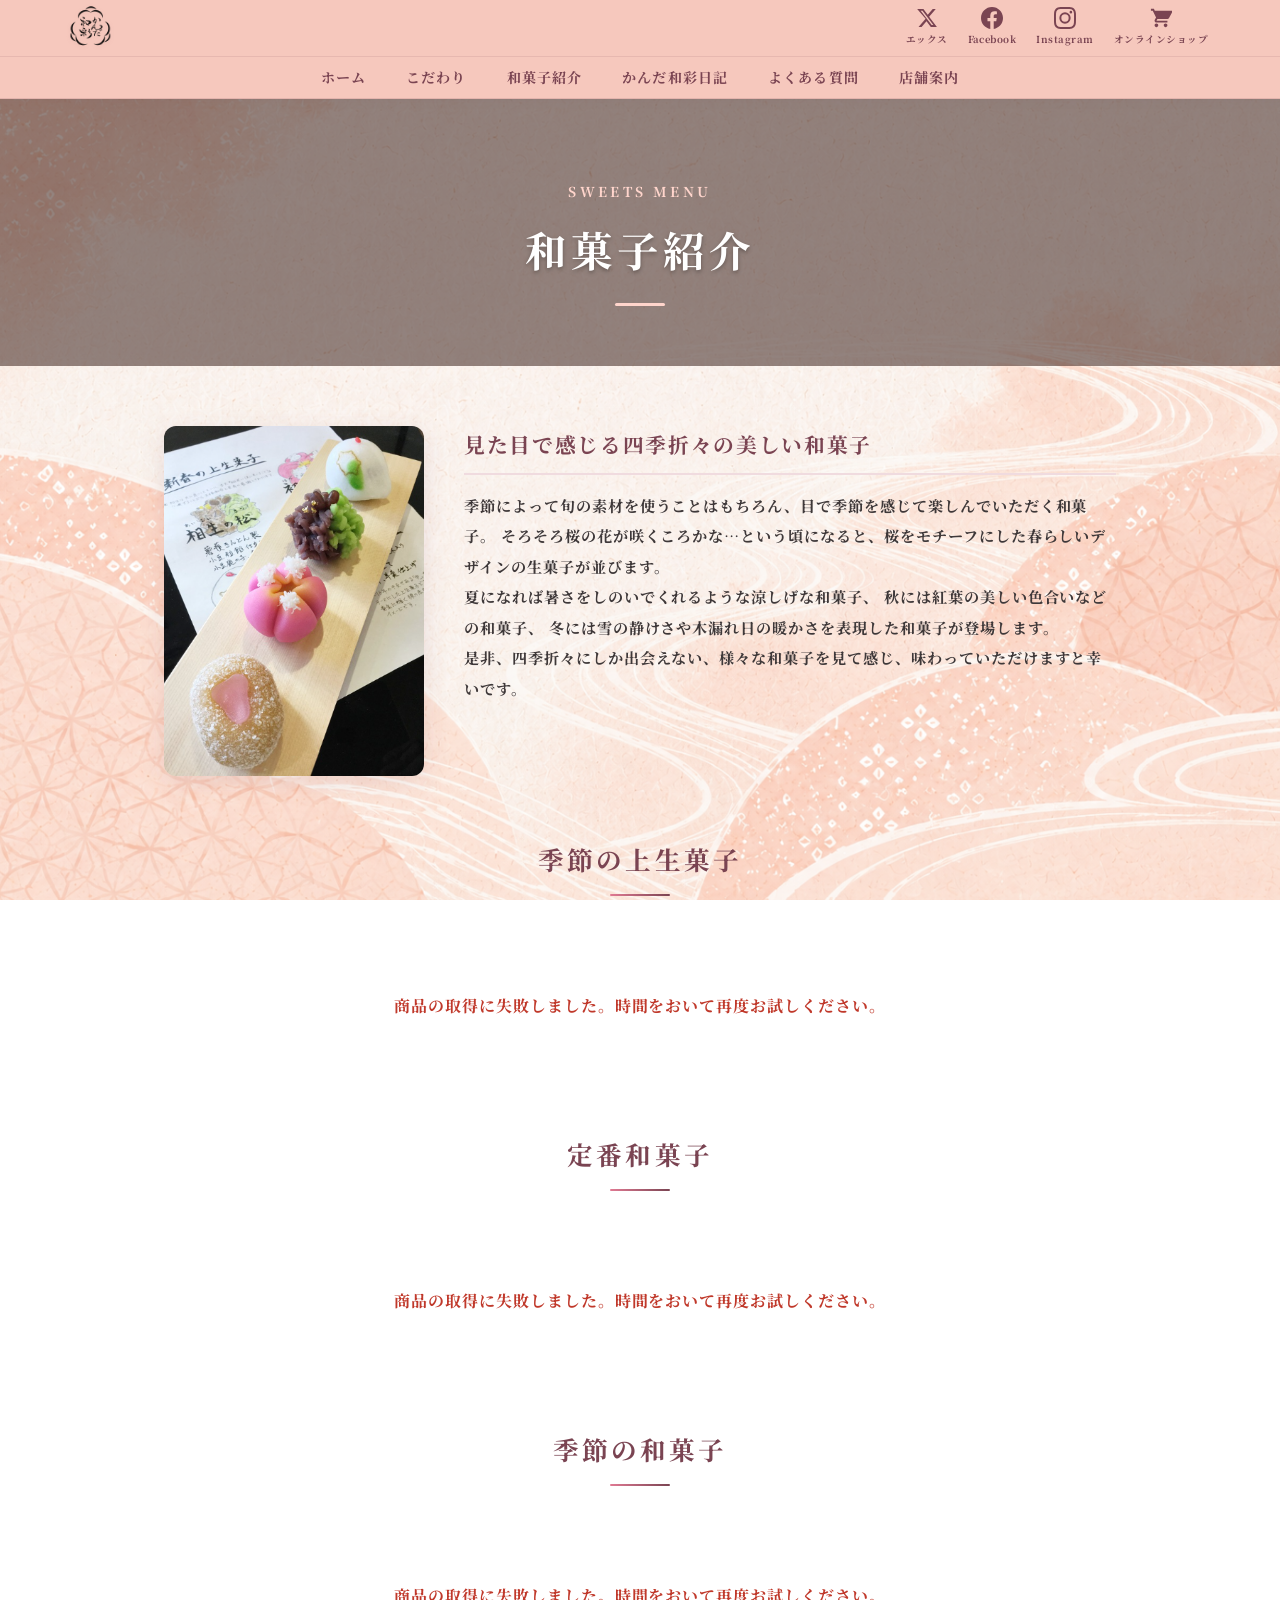
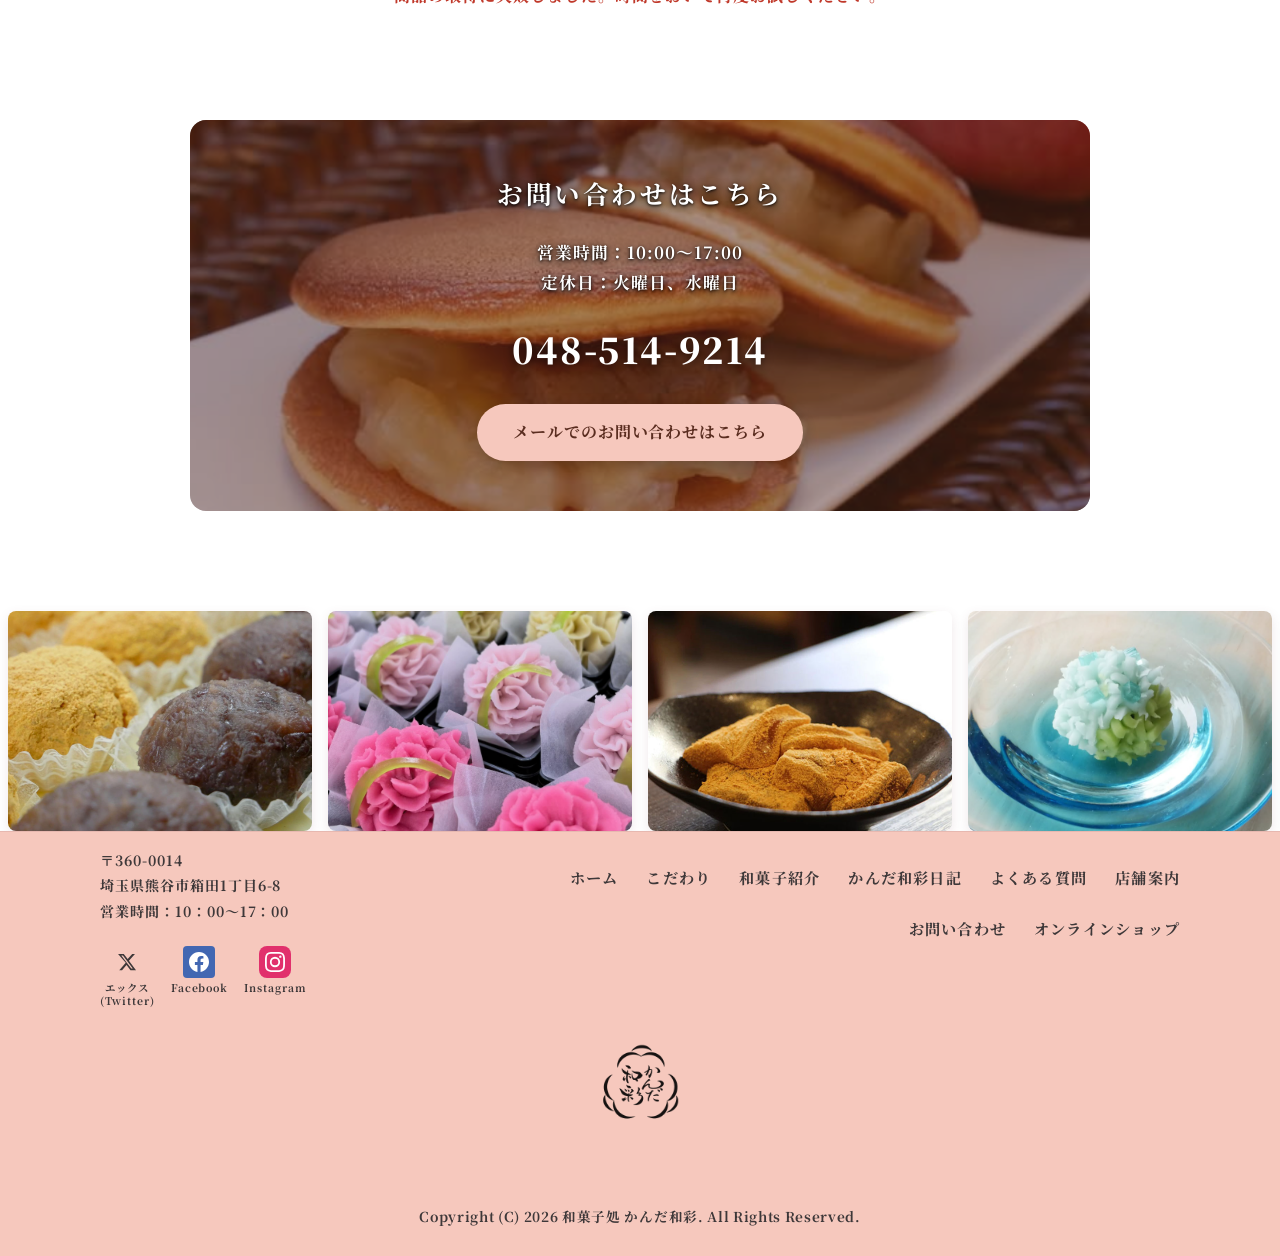
==== commit 1bd3ac03: "feat: microCMSを連携し、商品一覧ページを動的表示化" ====
--- a/sweets.html
+++ b/sweets.html
@@ -1,4 +1,4 @@
-﻿<!DOCTYPE html>
+<!DOCTYPE html>
 <html lang="ja">
 <head>
     <meta charset="UTF-8">
@@ -111,292 +111,19 @@
         <!-- 季節の上生菓子 -->
         <section class="sweets-section">
             <h2 class="sweets-section-title">季節の上生菓子</h2>
-            <ul class="sweets-flex-grid">
-                <li class="sweets-flex-item">
-                    <div class="sweets-flex-item-title">
-                        <h3>花辛夷</h3>
-                    </div>
-                    <div class="sweets-flex-item-img">
-                        <img src="img/花辛夷.png" alt="花辛夷">
-                    </div>
-                    <p>ねりきり製 白あん仕立て<br>
-                    ひらひらと可憐な辛夷の花です。</p>
-                </li>
-                <li class="sweets-flex-item">
-                    <div class="sweets-flex-item-title">
-                        <h3>瑠璃色の春</h3>
-                    </div>
-                    <div class="sweets-flex-item-img">
-                        <img src="img/瑠璃色の春.png" alt="瑠璃色の春">
-                    </div>
-                    <p>薯蕷きんとん製 小豆粒あん仕立て<br>
-                    小さな青い花びらが印象的な春の野草。<br>
-                    大地に広がる春の気配、オオイヌノフグリを表現しました。</p>
-                </li>
-                <li class="sweets-flex-item">
-                    <div class="sweets-flex-item-title">
-                        <h3>佐保姫</h3>
-                    </div>
-                    <div class="sweets-flex-item-img">
-                        <img src="img/佐保姫.png" alt="佐保姫">
-                    </div>
-                    <p>上用饅頭製 小豆皮むきこしあん仕立て<br>
-                    桜の化身とも言われる春の女神、野や山に霞をまとわせ、花を咲かせます。</p>
-                </li>
-                <li class="sweets-flex-item">
-                    <div class="sweets-flex-item-title">
-                        <h3>初桜</h3>
-                    </div>
-                    <div class="sweets-flex-item-img">
-                        <img src="img/初桜.png" alt="初桜">
-                    </div>
-                    <p>ういろう製 白あん仕立て<br>
-                    春の訪れを告げる咲き初めのひとひらの桜をイメージしました。</p>
-                </li>
-                <li class="sweets-flex-item">
-                    <div class="sweets-flex-item-title">
-                        <h3>陽だまり</h3>
-                    </div>
-                    <div class="sweets-flex-item-img">
-                        <img src="img/陽だまり.png" alt="陽だまり">
-                    </div>
-                    <p>薯蕷きんとん製 小豆粒あん仕立て<br>
-                    やわらかな陽ざしに満ちた菜の花の野と、軽やかに舞う白い蝶です。</p>
-                </li>
-                <li class="sweets-flex-item">
-                    <div class="sweets-flex-item-title">
-                        <h3>朧夜</h3>
-                    </div>
-                    <div class="sweets-flex-item-img">
-                        <img src="img/朧夜.png" alt="朧夜">
-                    </div>
-                    <p>上用饅頭製 小豆皮むきこしあん仕立て<br>
-                    かすむ夜に浮かぶ春の月をイメージしました。</p>
-                </li>
-            </ul>
+            <div id="seasonal-jyounamagashi"></div>
         </section>
 
         <!-- 定番和菓子 -->
         <section class="sweets-section">
             <h2 class="sweets-section-title">定番和菓子</h2>
-            <div class="sweets-classic-section">
-                <ul class="sweets-classic-list">
-                    <li class="sweets-classic-item">
-                        <div class="sweets-classic-item-txtbox">
-                            <div class="sweets-classic-item-title">
-                                <h3>絹練り　わらび餅</h3>
-                            </div>
-                            <div class="sweets-classic-item-txt">
-                                <p>丁寧に練り上げた、なめらかでやわらか～いわらび餅です。<br>
-                                食べ方はお好みで。そのままで。冷やして。黒蜜をかけて。</p>
-                                <p>120ｇ　530円（税込）／ 240ｇ　990円（税込）</p>
-                            </div>
-                        </div>
-                        <div class="sweets-classic-item-img">
-                            <img src="img/絹練り　わらび餅.png" alt="絹練り わらび餅">
-                        </div>
-                    </li>
-                    <li class="sweets-classic-item">
-                        <div class="sweets-classic-item-txtbox">
-                            <div class="sweets-classic-item-title">
-                                <h3>あぶり団子</h3>
-                            </div>
-                            <div class="sweets-classic-item-txt">
-                                <p>国産の米粉で柔らかな団子を作り、二股の松葉串にさしました。<br>
-                                味：みたらし・磯辺焼き・京風白みそ・こしあん</p>
-                                <p>1個　180円（税込）</p>
-                            </div>
-                        </div>
-                        <div class="sweets-classic-item-img">
-                            <img src="img/あぶり団子.png" alt="あぶり団子">
-                        </div>
-                    </li>
-                    <li class="sweets-classic-item">
-                        <div class="sweets-classic-item-txtbox">
-                            <div class="sweets-classic-item-title">
-                                <h3>熊谷小麦のどら焼き</h3>
-                            </div>
-                            <div class="sweets-classic-item-txt">
-                                <p>熊谷産小麦にこだわった、しっとりと香り豊かなどら焼きです。</p>
-                                <p>1個　260円（税込）</p>
-                            </div>
-                        </div>
-                        <div class="sweets-classic-item-img">
-                            <img src="img/熊谷小麦のどら焼き.png" alt="熊谷小麦のどら焼き">
-                        </div>
-                    </li>
-                    <li class="sweets-classic-item">
-                        <div class="sweets-classic-item-txtbox">
-                            <div class="sweets-classic-item-title">
-                                <h3>琥珀羹yuzu（柚子）</h3>
-                            </div>
-                            <div class="sweets-classic-item-txt">
-                                <p>美味しい琥珀羹にしたくて、柚子の皮の砂糖漬けを入れてみたら、柚子の甘酸っぱさが口に広がる琥珀羹が出来ました。<br>
-                                表面が乾いてシャリシャリとしたお干菓子（半生菓子）です。</p>
-                                <p>1箱　950円（税込）</p>
-                            </div>
-                        </div>
-                        <div class="sweets-classic-item-img">
-                            <img src="img/琥珀羹yuzu(柚子).png" alt="琥珀羹yuzu(柚子)">
-                        </div>
-                    </li>
-                    <li class="sweets-classic-item">
-                        <div class="sweets-classic-item-txtbox">
-                            <div class="sweets-classic-item-title">
-                                <h3>琥珀羹Lemon　わたしの宝石</h3>
-                            </div>
-                            <div class="sweets-classic-item-txt">
-                                <p>ハートに甘酸っぱいレモンピールを入れました。<br>
-                                あなたのキラキラのときめきをお菓子にした、そんな意味を込めて、『わたしの宝石』と名前を付けました。<br>
-                                表面が乾いてシャリシャリとした寒天のゼリー（琥珀羹）です。</p>
-                                <p>1箱　1,188円（税込）</p>
-                            </div>
-                        </div>
-                        <div class="sweets-classic-item-img">
-                            <img src="img/琥珀羹Lemon　わたしの宝石.png" alt="琥珀羹Lemon わたしの宝石">
-                        </div>
-                    </li>
-                    <li class="sweets-classic-item">
-                        <div class="sweets-classic-item-txtbox">
-                            <div class="sweets-classic-item-title">
-                                <h3>森の羊羹</h3>
-                            </div>
-                            <div class="sweets-classic-item-txt">
-                                <p>ナッツの紅茶羊羹、ドライフルーツの白羊羹。<br>
-                                ２種類の本練り羊羹を１箱に詰め合わせました。</p>
-                                <p>1箱（6個入）　1,580円（税込）</p>
-                            </div>
-                        </div>
-                        <div class="sweets-classic-item-img">
-                            <img src="img/森の羊羹.png" alt="森の羊羹">
-                        </div>
-                    </li>
-                    <li class="sweets-classic-item">
-                        <div class="sweets-classic-item-txtbox">
-                            <div class="sweets-classic-item-title">
-                                <h3>豆大福</h3>
-                            </div>
-                            <div class="sweets-classic-item-txt">
-                                <p>少し塩味をきかせた生地で、柔らかな粒あんを包んだ、シンプルな豆大福です。</p>
-                                <p>1個　260円（税込）　※５の倍数の日のみ販売</p>
-                            </div>
-                        </div>
-                        <div class="sweets-classic-item-img">
-                            <img src="img/豆大福.png" alt="豆大福">
-                        </div>
-                    </li>
-                    <li class="sweets-classic-item">
-                        <div class="sweets-classic-item-txtbox">
-                            <div class="sweets-classic-item-title">
-                                <h3>京わらび</h3>
-                            </div>
-                            <div class="sweets-classic-item-txt">
-                                <p>やわらかいわらび餅で、やわらかい皮むきこしあんを包みました。</p>
-                                <p>1個　260円（税込）　※再開待ち</p>
-                            </div>
-                        </div>
-                        <div class="sweets-classic-item-img">
-                            <img src="img/京わらび.png" alt="京わらび">
-                        </div>
-                    </li>
-                    <li class="sweets-classic-item">
-                        <div class="sweets-classic-item-txtbox">
-                            <div class="sweets-classic-item-title">
-                                <h3>生抹茶もち</h3>
-                            </div>
-                            <div class="sweets-classic-item-txt">
-                                <p>吉野葛特有のぷるぷる、モチっとした食感を生かしました。<br>
-                                抹茶の濃い、もちもちとした葛餅です。</p>
-                                <p>１個　380円（税込）　※再開待ち</p>
-                            </div>
-                        </div>
-                        <div class="sweets-classic-item-img">
-                            <img src="img/生抹茶もち.png" alt="生抹茶もち">
-                        </div>
-                    </li>
-                    <li class="sweets-classic-item">
-                        <div class="sweets-classic-item-txtbox">
-                            <div class="sweets-classic-item-title">
-                                <h3>生チョコわらび</h3>
-                            </div>
-                            <div class="sweets-classic-item-txt">
-                                <p>柔らかく滑らかに練り上げたわらびもち、皮むきこしあん、生チョコの取り合わせ。</p>
-                                <p>1個　300円（税込）　※再開待ち</p>
-                            </div>
-                        </div>
-                        <div class="sweets-classic-item-img">
-                            <img src="img/生チョコわらび.png" alt="生チョコわらび">
-                        </div>
-                    </li>
-                </ul>
-            </div>
+            <div id="standard-wagashi"></div>
         </section>
 
         <!-- 季節の和菓子 -->
         <section class="sweets-section">
             <h2 class="sweets-section-title">季節の和菓子</h2>
-            <div class="sweets-classic-section">
-                <ul class="sweets-classic-list">
-                    <li class="sweets-classic-item">
-                        <div class="sweets-classic-item-txtbox">
-                            <div class="sweets-classic-item-title">
-                                <h3>かんだ和彩の水ようかん</h3>
-                            </div>
-                            <div class="sweets-classic-item-txt">
-                                <p>冷たく冷やされた水ようかんの心地よい甘さと冷たさが、すーっと口に広がります。<br>
-                                京都で修業した職人の本気。最高になめらかなくちどけの水ようかんです。</p>
-                                <p>1個　350円（税込）</p>
-                            </div>
-                        </div>
-                        <div class="sweets-classic-item-img">
-                            <img src="img/かんだ和彩の水ようかん.png" alt="かんだ和彩の水ようかん">
-                        </div>
-                    </li>
-                    <li class="sweets-classic-item">
-                        <div class="sweets-classic-item-txtbox">
-                            <div class="sweets-classic-item-title">
-                                <h3>熊谷小麦のどら焼き・桜とあずき</h3>
-                            </div>
-                            <div class="sweets-classic-item-txt">
-                                <p>春のどら焼きです。<br>
-                                桜餡だけより断然美味しい、粒餡＋桜餡。</p>
-                                <p>1個　360円（税込）</p>
-                            </div>
-                        </div>
-                        <div class="sweets-classic-item-img">
-                            <img src="img/熊谷小麦のどら焼き・桜とあずき.png" alt="熊谷小麦のどら焼き・桜とあずき">
-                        </div>
-                    </li>
-                    <li class="sweets-classic-item">
-                        <div class="sweets-classic-item-txtbox">
-                            <div class="sweets-classic-item-title">
-                                <h3>さくらいちご</h3>
-                            </div>
-                            <div class="sweets-classic-item-txt">
-                                <p>やさしい甘さのさくらいちご餡で、ホワイト生チョコを包みました。</p>
-                            </div>
-                        </div>
-                        <div class="sweets-classic-item-img">
-                            <img src="img/さくらいちご.png" alt="さくらいちご">
-                        </div>
-                    </li>
-                    <li class="sweets-classic-item">
-                        <div class="sweets-classic-item-txtbox">
-                            <div class="sweets-classic-item-title">
-                                <h3>自家製　甘夏ピール</h3>
-                            </div>
-                            <div class="sweets-classic-item-txt">
-                                <p>無農薬の甘夏と甜菜グラニュー糖を使った乾燥果実。<br>
-                                甘夏の苦味がクセになる、ちょっと大人な甘夏ピールです。</p>
-                                <p>1個　450円（税込）</p>
-                            </div>
-                        </div>
-                        <div class="sweets-classic-item-img">
-                            <img src="img/自家製　甘夏ピール.png" alt="自家製 甘夏ピール">
-                        </div>
-                    </li>
-                </ul>
-            </div>
+            <div id="seasonal-wagashi"></div>
         </section>
 
         <!-- お問い合わせCTA -->
@@ -523,5 +250,6 @@
         }
     });
     </script>
+    <script src="microcms.js"></script>
 </body>
 </html>
--- a/style.css
+++ b/style.css
@@ -90,6 +90,18 @@
     align-items: center;
 }
 
+/* TOPページのみ初期状態で非表示、スクロールでフェードイン */
+.home-page .header-logo {
+    opacity: 0;
+    visibility: hidden;
+    transition: opacity 0.4s ease, visibility 0.4s ease;
+}
+
+.home-page.is-scrolled .header-logo {
+    opacity: 1;
+    visibility: visible;
+}
+
 .header-logo a {
     display: flex;
     align-items: center;
@@ -277,17 +289,29 @@
     color: var(--color-white);
 }
 
+.slide-logo-wrap {
+    margin-bottom: 12px;
+    display: flex;
+    justify-content: center;
+}
+
+.slide-logo {
+    width: 260px;
+    height: auto;
+    filter: brightness(0) invert(1) drop-shadow(0 2px 10px rgba(0, 0, 0, 0.35));
+}
+
 .slide-catchcopy {
-    font-size: 2.2rem;
+    font-size: 1.8rem;
     font-weight: 700;
     letter-spacing: 0.2em;
     text-shadow: 0 2px 12px rgba(0,0,0,0.4);
-    margin-bottom: 14px;
+    margin-bottom: 4px;
     line-height: 1.5;
 }
 
 .slide-sub {
-    font-size: 1rem;
+    font-size: 0.8rem;
     letter-spacing: 0.15em;
     opacity: 0.95;
 }
@@ -1258,8 +1282,16 @@
         height: 400px;
     }
 
+    .slide-logo-wrap {
+        margin-bottom: 10px;
+    }
+
+    .slide-logo {
+        width: 220px;
+    }
+
     .slide-catchcopy {
-        font-size: 1.7rem;
+        font-size: 1.4rem;
     }
 
     .hello-inner {
@@ -1434,16 +1466,28 @@
     }
 
     .slideshow {
-        height: 300px;
+        height: 340px;
+    }
+
+    .slide-dots {
+        bottom: 12px;
+    }
+
+    .slide-logo-wrap {
+        margin-bottom: 8px;
+    }
+
+    .slide-logo {
+        width: 180px;
     }
 
     .slide-catchcopy {
-        font-size: 1.25rem;
+        font-size: 1.1rem;
         padding: 0 16px;
     }
 
     .slide-sub {
-        font-size: 0.85rem;
+        font-size: 0.7rem;
     }
 
     .hello-inner {
@@ -1596,11 +1640,19 @@
    ========================================================================== */
 @media screen and (max-width: 480px) {
     .slideshow {
-        height: 240px;
+        height: 280px;
+    }
+
+    .slide-logo-wrap {
+        margin-bottom: 6px;
+    }
+
+    .slide-logo {
+        width: 155px;
     }
 
     .slide-catchcopy {
-        font-size: 1.05rem;
+        font-size: 0.95rem;
         letter-spacing: 0.12em;
     }
 
@@ -2577,4 +2629,25 @@
     .contact-form-container {
         padding: 20px;
     }
+}
+
+/* ==========================================================================
+   microCMS Integration Styles
+   ========================================================================== */
+.microcms-desc {
+    white-space: pre-wrap; /* テキストとして挿入された商品説明の改行を有効化 */
+}
+
+.microcms-loading-message,
+.microcms-empty-message,
+.microcms-error-message {
+    text-align: center;
+    padding: 40px 10px;
+    font-family: 'Noto Serif JP', serif;
+    font-size: 1rem;
+    color: var(--color-primary, #7A4452);
+}
+
+.microcms-error-message {
+    color: #c0392b;
 }
